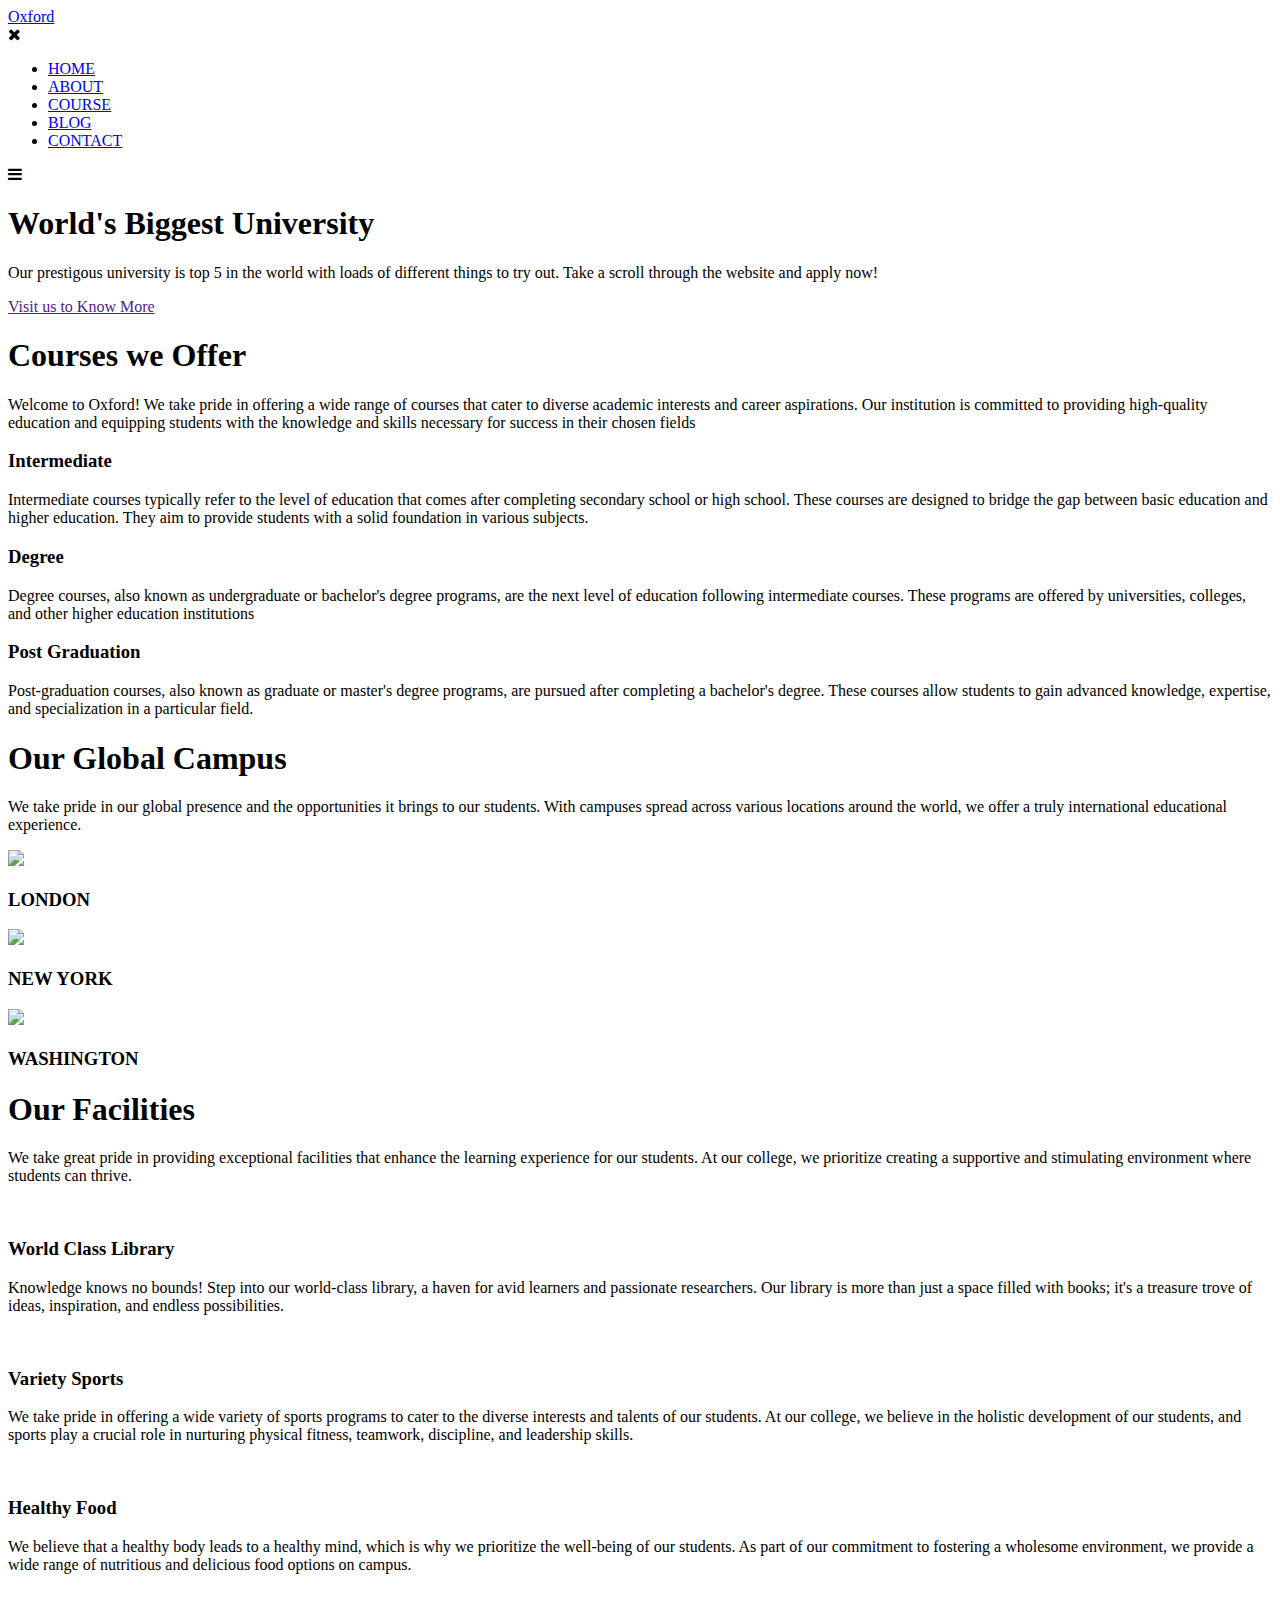
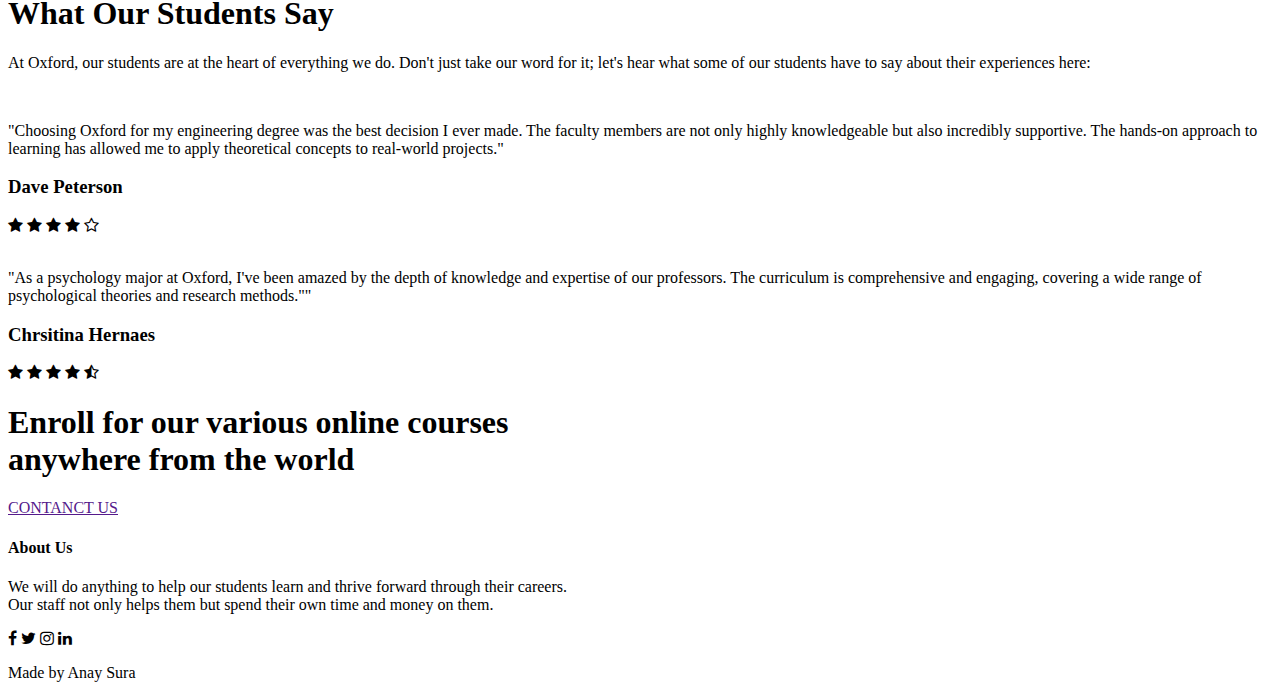
==== index.html @ 093b3673 "Adding content to all 5 pages" ====
<!DOCTYPE html>
<html>
<head>
    <meta name="viewport" content="with=device-width, initial-scale=1.0">
    <title>University Wesbite Design</title>
    <link rel="stylesheet" href="style.css">
    <link rel="stylesheet" href="https://stackpath.bootstrapcdn.com/font-awesome/4.7.0/css/font-awesome.min.css">
    <link rel="Shortcut Icon" type="image/png" href="Screenshot 2023-06-21 204223.png">
</head>
<body>
    <section class="header">
        <nav> 
            <a class="logo" href="index.html"><span class="Ox">Ox</span>ford</a>
            <div class="nav-links" id="navLinks">
                <i class="fa fa-times" onclick="hideMenu()"></i>

                <ul>
                    <li><a href="index.html">HOME</a></li>
                    <li><a href="about.html">ABOUT</a></li>
                    <li><a href="course.html">COURSE</a></li>
                    <li><a href="blog.html">BLOG</a></li>
                    <li><a href="contact.html">CONTACT</a></li>
                </ul>
            </div>
            <i class="fa fa-bars" onclick="showMenu()"></i>
        </nav>

        <div class="text-box">
            <h1>World's Biggest University</h1>
            <p>Our prestigous university is top 5 in the world with loads of different things to try out. Take a scroll through the website and apply now!</p>
            <a href="" class="hero-btn">Visit us to Know More</a>
        </div>
    </section>


    <section class="course">
        <h1>Courses we Offer</h1>
        <p>Welcome to Oxford! We take pride in offering a wide range of courses that cater to diverse academic interests and career aspirations. Our institution is committed to providing high-quality education and equipping students with the knowledge and skills necessary for success in their chosen fields</p>
        
        <div class="row">
            <div class="course-col">
                <h3>Intermediate</h3>
                <p>Intermediate courses typically refer to the level of education that comes after completing secondary school or high school. These courses are designed to bridge the gap between basic education and higher education. They aim to provide students with a solid foundation in various subjects.</p>
            </div>
            <div class="course-col">
                <h3>Degree</h3>
                <p>Degree courses, also known as undergraduate or bachelor's degree programs, are the next level of education following intermediate courses. These programs are offered by universities, colleges, and other higher education institutions</p>
            </div>
            <div class="course-col">
                <h3>Post Graduation</h3>
                <p>Post-graduation courses, also known as graduate or master's degree programs, are pursued after completing a bachelor's degree. These courses allow students to gain advanced knowledge, expertise, and specialization in a particular field. </p>
            </div>
        </div>

    </section>   
    
    <section class="campus">

        <h1>Our Global Campus</h1>
        <p>We take pride in our global presence and the opportunities it brings to our students. With campuses spread across various locations around the world, we offer a truly international educational experience.</p>

        <div class="row">
            <div class="campus-col">
                <img src="glassbuilding.jpg">
                <div class="layer">
                    <h3>LONDON</h3>
                </div>
            </div>
            <div class="campus-col">
                <img src="woodenbuilding.jpg">
                <div class="layer">
                    <h3>NEW YORK</h3>
                </div>
            </div>
            <div class="campus-col">
                <img src="modernwhite.jpg">
                <div class="layer">
                    <h3>WASHINGTON</h3>
                </div>
            </div>
        </div>
    </section>
   <section class="facilities">
    <h1>Our Facilities</h1>
    <p> We take great pride in providing exceptional facilities that enhance the learning experience for our students. At our college, we prioritize creating a supportive and stimulating environment where students can thrive.</p>
   <div class="row">
    <div class="facilities-col">
        <img src="library.jpg" alt="">
        <h3>World Class Library</h3>
        <p>Knowledge knows no bounds! Step into our world-class library, a haven for avid learners and passionate researchers. Our library is more than just a space filled with books; it's a treasure trove of ideas, inspiration, and endless possibilities.</p>
    </div>
    <div class="facilities-col">
        <img src="volleyball.jpg" alt="">
        <h3>Variety Sports</h3>
        <p>We take pride in offering a wide variety of sports programs to cater to the diverse interests and talents of our students. At our college, we believe in the holistic development of our students, and sports play a crucial role in nurturing physical fitness, teamwork, discipline, and leadership skills.</p>
    </div>
    <div class="facilities-col">
        <img src="healthyfood.jpg" alt="">
        <h3>Healthy Food</h3>
        <p> We believe that a healthy body leads to a healthy mind, which is why we prioritize the well-being of our students. As part of our commitment to fostering a wholesome environment, we provide a wide range of nutritious and delicious food options on campus.</p>
    </div>
   </div>

</section>

    <section class="testimonials">
        <h1>What Our Students Say</h1>
        <p>At Oxford, our students are at the heart of everything we do. Don't just take our word for it; let's hear what some of our students have to say about their experiences here:</p>

        <div class="row">
            <div class="testimonial-col">
                <img src="icon.jpg" alt="">
                <div>
                    <p>"Choosing Oxford for my engineering degree was the best decision I ever made. The faculty members are not only highly knowledgeable but also incredibly supportive. The hands-on approach to learning has allowed me to apply theoretical concepts to real-world projects."</p>
                    <h3>Dave Peterson</h3>
                    <i class="fa fa-star"></i>
                    <i class="fa fa-star"></i>
                    <i class="fa fa-star"></i>
                    <i class="fa fa-star"></i>
                    <i class="fa fa-star-o"></i>

                </div>
            </div>
            <div class="testimonial-col">
                <img src="icon.jpg" alt="">
                <div>
                    <p>"As a psychology major at Oxford, I've been amazed by the depth of knowledge and expertise of our professors. The curriculum is comprehensive and engaging, covering a wide range of psychological theories and research methods."" </p>
                    <h3>Chrsitina Hernaes</h3>
                    <i class="fa fa-star"></i>
                    <i class="fa fa-star"></i>
                    <i class="fa fa-star"></i>
                    <i class="fa fa-star"></i>
                    <i class="fa fa-star-half-o"></i>
                </div>
            </div>
        </div>

    </section>

    <section class="cta">

        <h1>Enroll for our various online courses <br>anywhere from the world</h1>
        <a href="" class="hero-btn">CONTANCT US</a>
    </section>

    <section class="footer">

        <h4>About Us</h4>
        <p>We will do anything to help our students learn and thrive forward through their careers.<br> Our staff not only helps them but spend their own time and money on them.</p>
        <div class="icons">
            <i class="fa fa-facebook"></i>
            <i class="fa fa-twitter"></i>
            <i class="fa fa-instagram"></i>
            <i class="fa fa-linkedin"></i>
        </div>
        <p>Made <span>by Anay Sura</span> </i>
        </p>
    </section>


   
<script>

    var navLinks = document.getElementById("navLinks")
    function showMenu () {
        navLinks.style.right = "0";
    }

    function hideMenu () {
        navLinks.style.right = "-200px";
    }

    
</script>

</body>
</html>
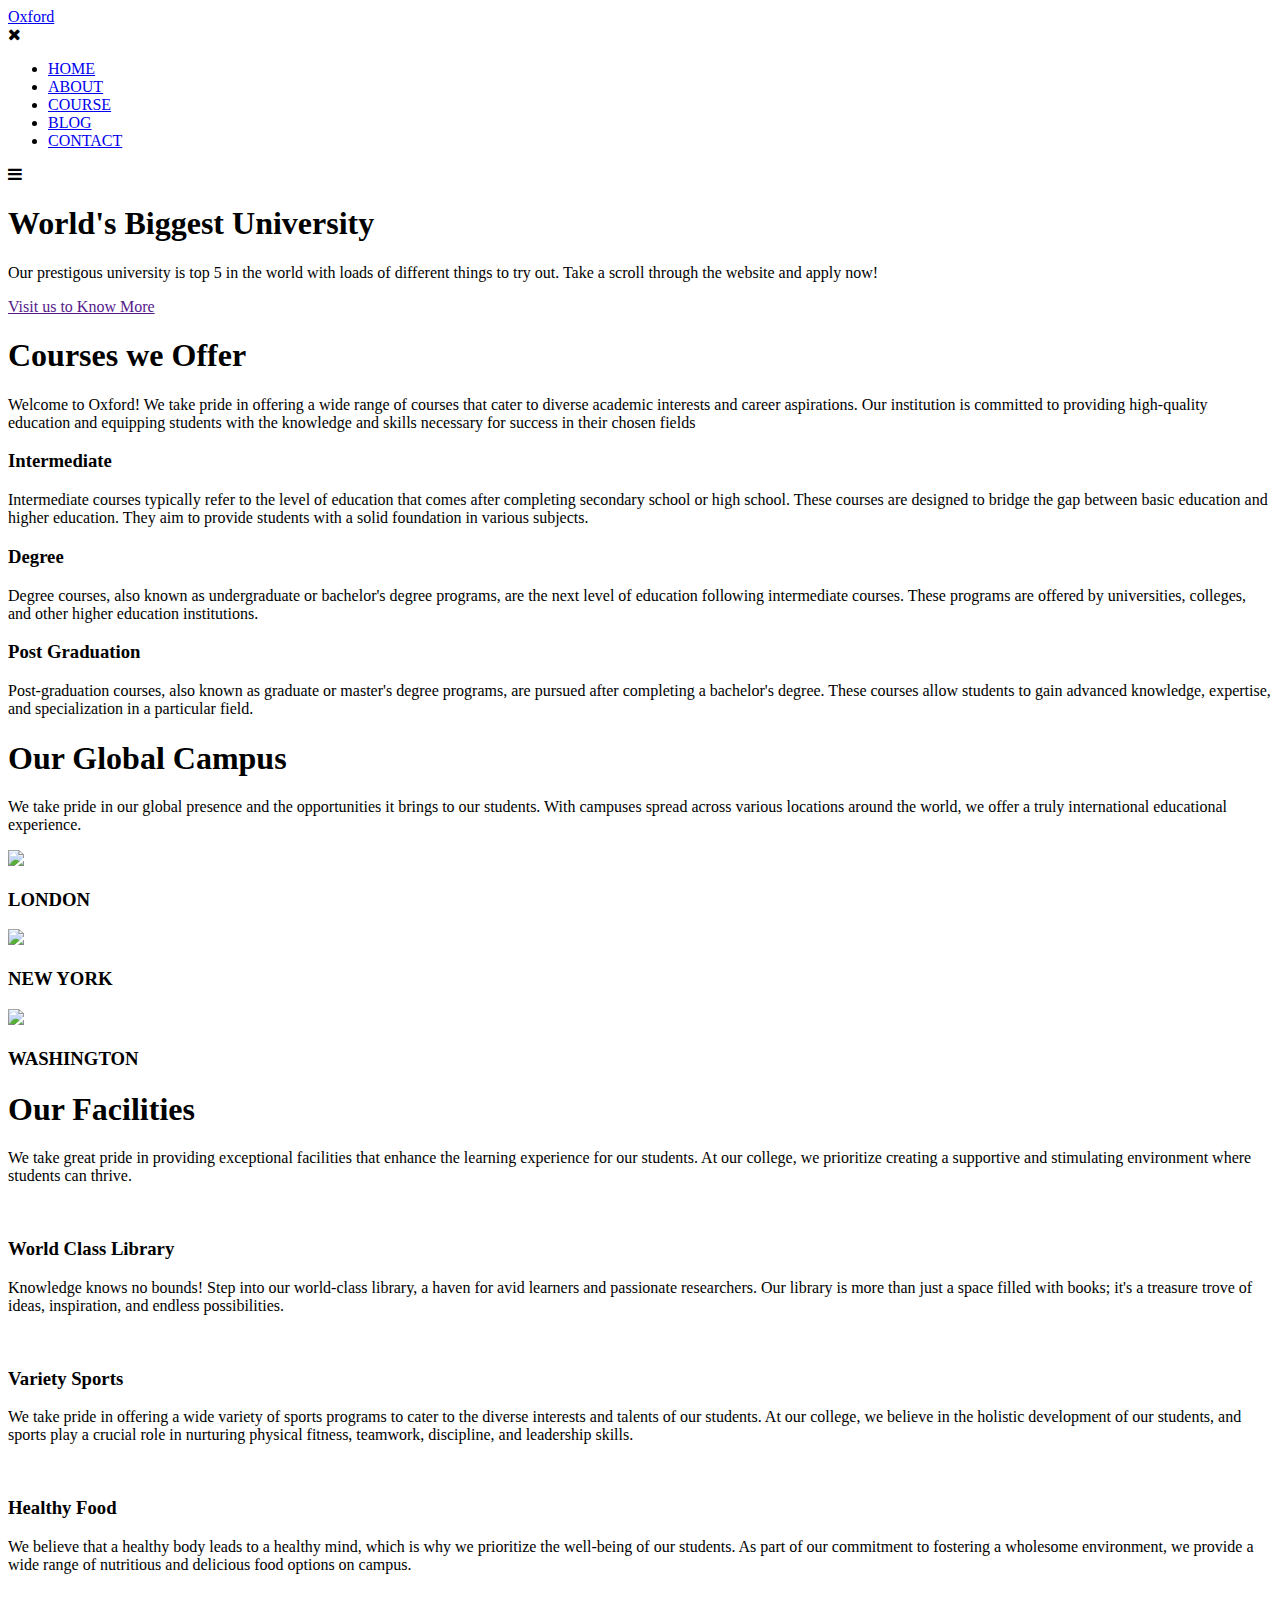
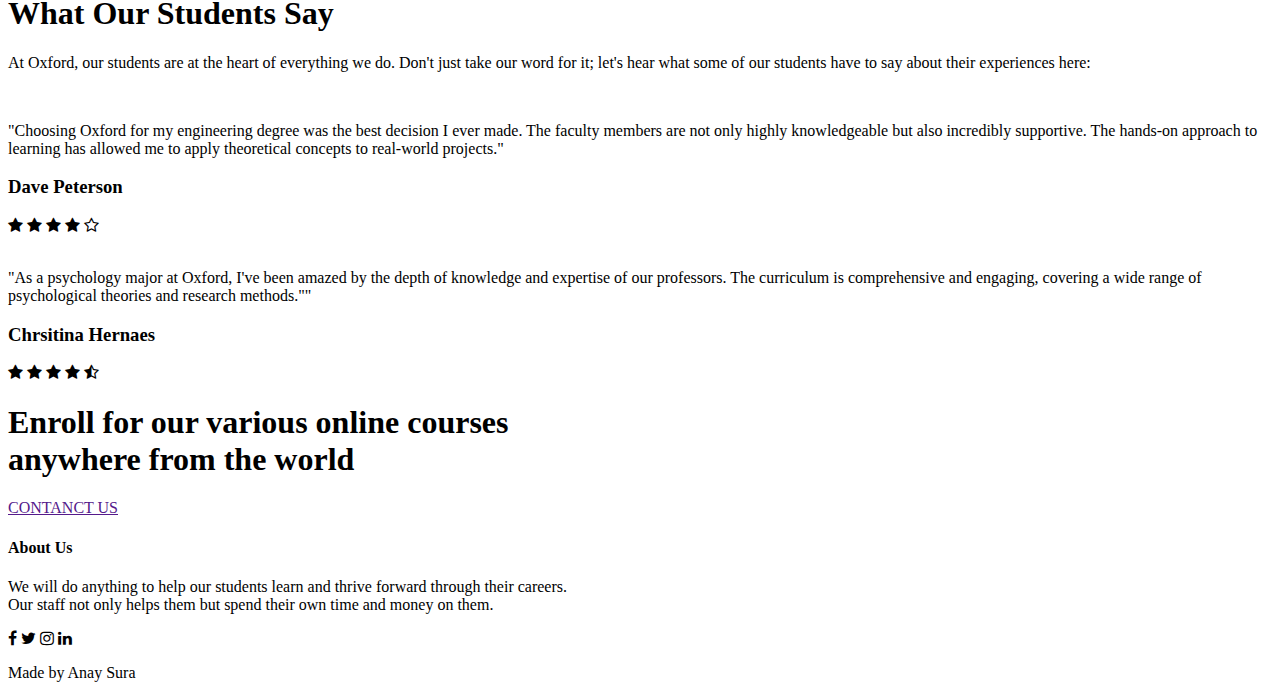
==== commit 4a6bf70a: "Merge pull request #2 from Nipecio/dev" ====
--- a/index.html
+++ b/index.html
@@ -44,7 +44,7 @@
             </div>
             <div class="course-col">
                 <h3>Degree</h3>
-                <p>Degree courses, also known as undergraduate or bachelor's degree programs, are the next level of education following intermediate courses. These programs are offered by universities, colleges, and other higher education institutions</p>
+                <p>Degree courses, also known as undergraduate or bachelor's degree programs, are the next level of education following intermediate courses. These programs are offered by universities, colleges, and other higher education institutions.</p>
             </div>
             <div class="course-col">
                 <h3>Post Graduation</h3>
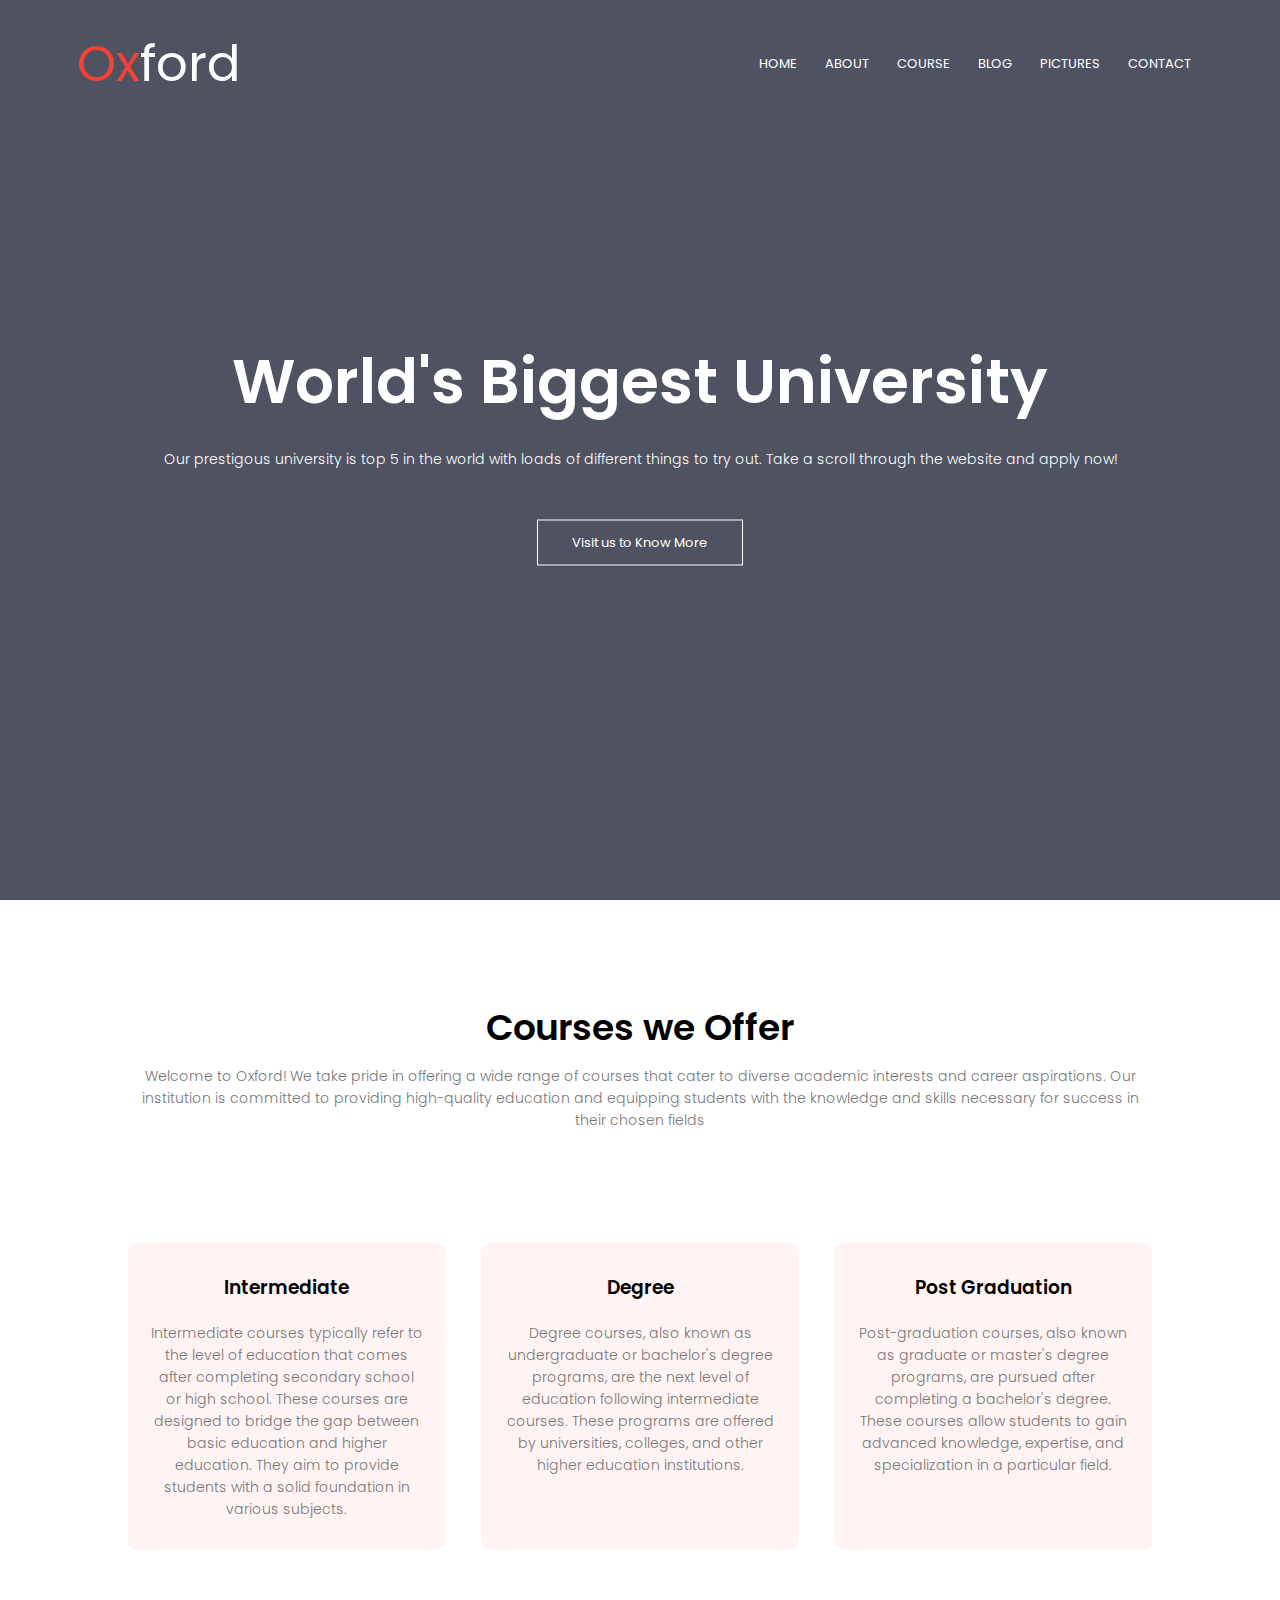
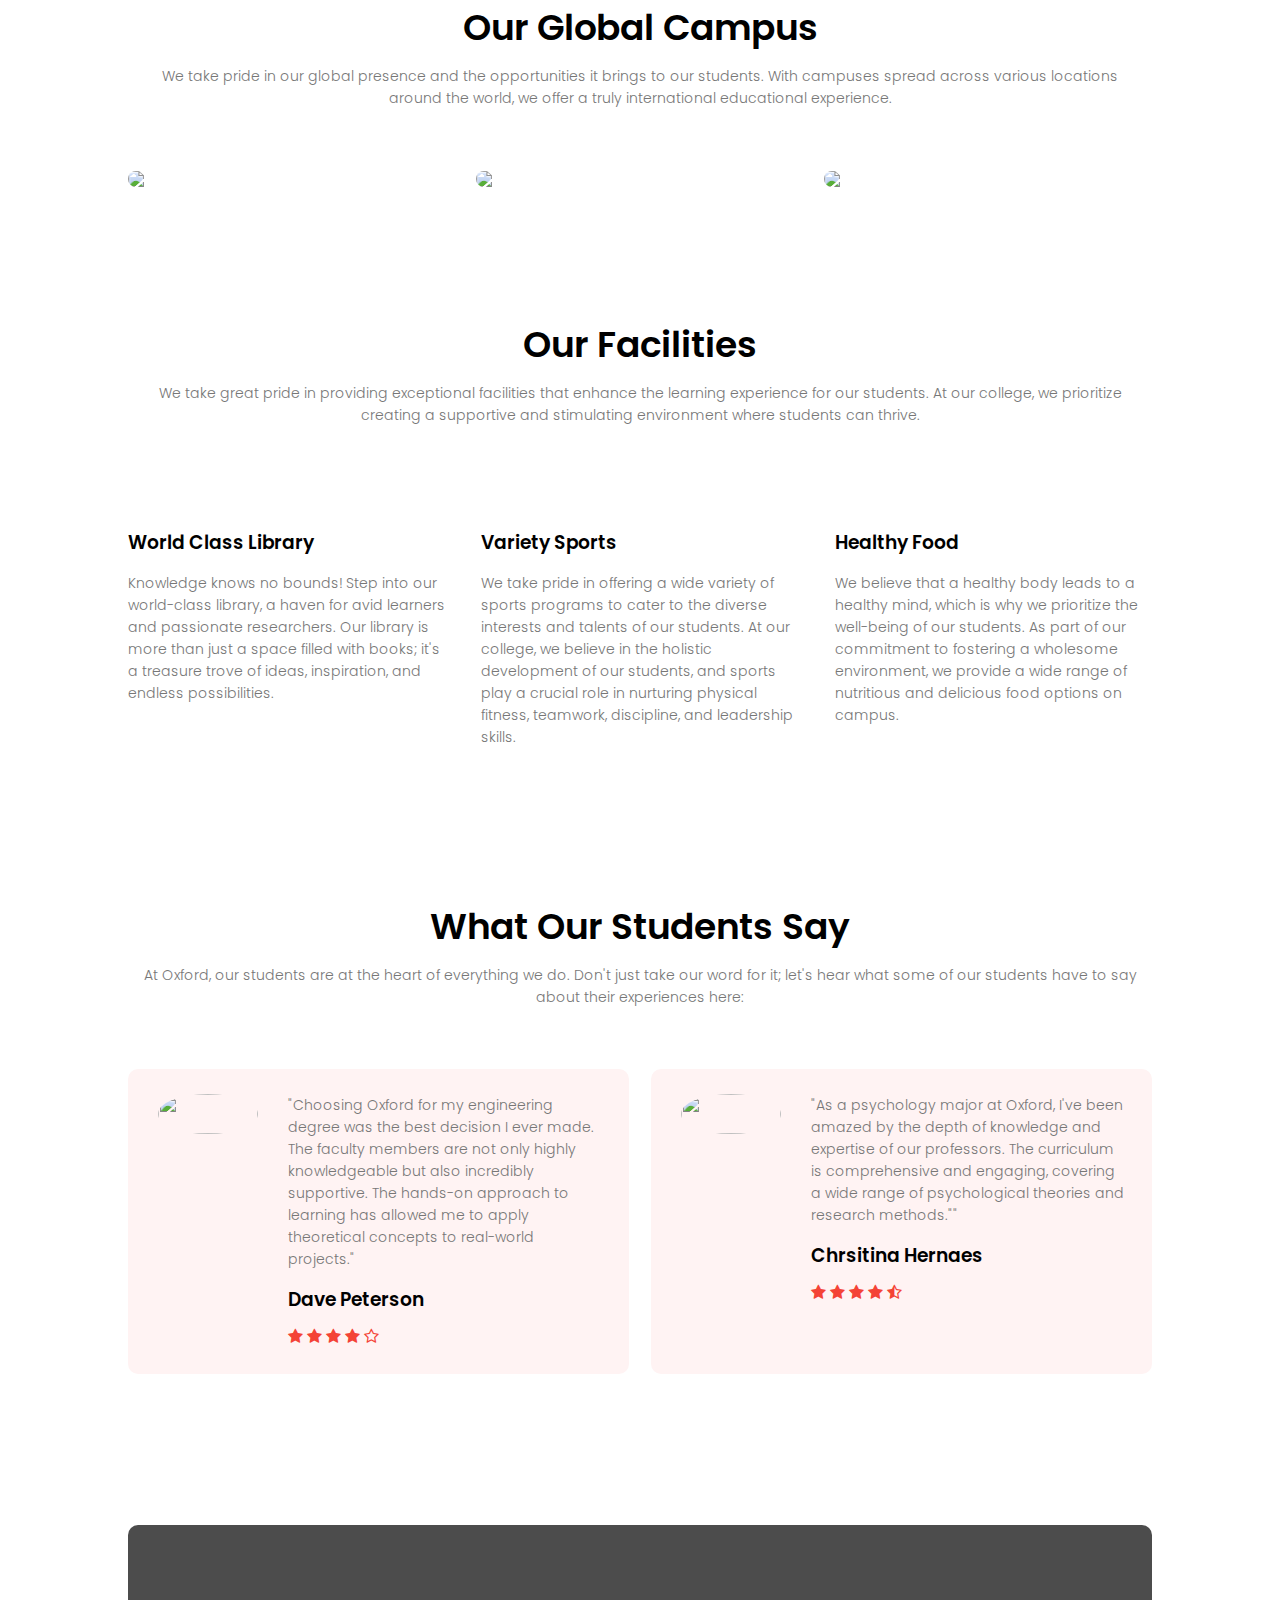
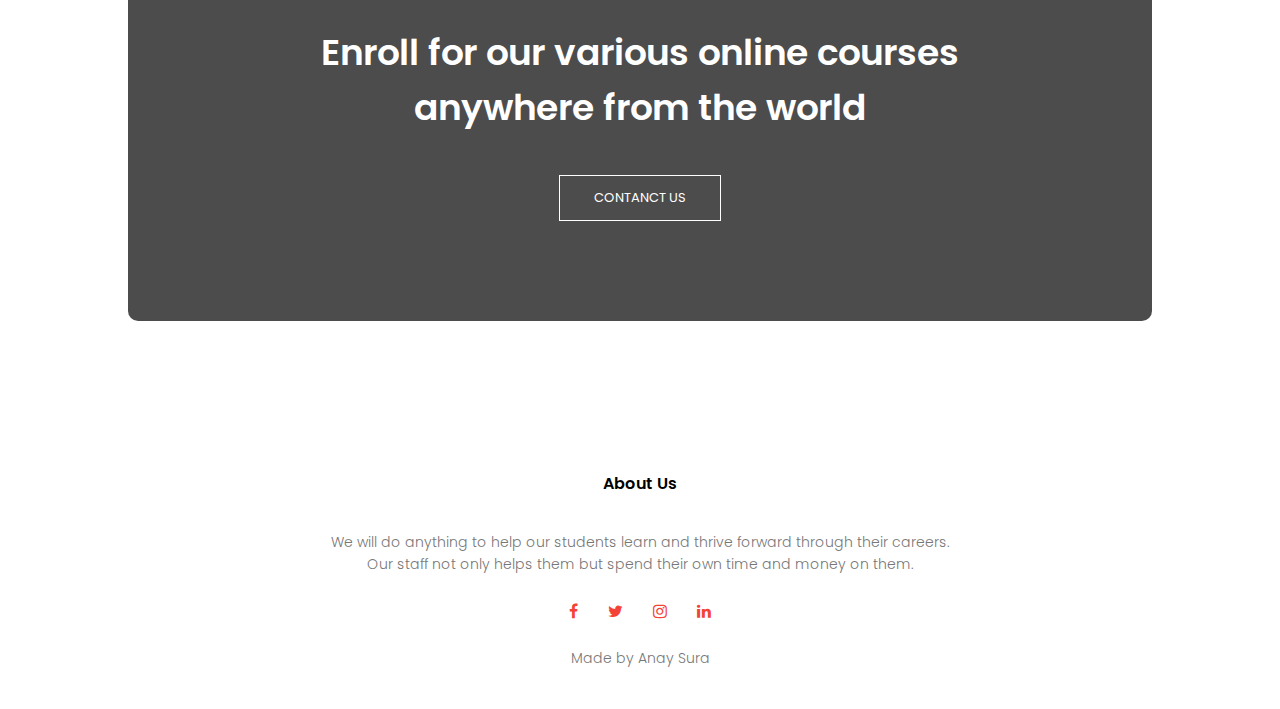
==== commit 3a2f051e: "Adding new page called picture.html" ====
--- a/index.html
+++ b/index.html
@@ -19,6 +19,7 @@
                     <li><a href="about.html">ABOUT</a></li>
                     <li><a href="course.html">COURSE</a></li>
                     <li><a href="blog.html">BLOG</a></li>
+                    <li><a href="picture.html">PICTURES</a></li>
                     <li><a href="contact.html">CONTACT</a></li>
                 </ul>
             </div>
--- a/style.css
+++ b/style.css
@@ -0,0 +1,574 @@
+@import url('https://fonts.googleapis.com/css2?family=Poppins:wght@300;500&display=swap');
+
+* {
+    margin: 0;
+    padding: 0;
+    font-family: 'Poppins', sans-serif;
+}
+
+::-webkit-scrollbar {
+    width: 20px;
+}
+
+::-webkit-scrollbar-track {
+    background: #dddddd;
+}
+
+::-webkit-scrollbar-thumb {
+    background: #f44336;
+}
+
+
+.header {
+    min-height: 100vh;
+    width: 100%;
+    background-image: linear-gradient(rgba(4,9,30,0.7),rgba(4,9,30,0.7)), url(university.jpg);
+    background-position: center;
+    background-size: cover;
+    position: relative;
+}
+
+nav {
+    display: flex;
+    padding: 2% 6%;
+    justify-content: space-between;
+    align-items: center;
+}
+
+nav .logo {
+    text-decoration: none;
+    font-size: 50px;
+    color: white;
+}
+
+.Ox {
+    color: #f44336;
+}
+
+.nav-links {
+    flex: 1;
+    text-align: right;
+}
+
+.nav-links ul li {
+    list-style: none;
+    display: inline-block;
+    padding: 8px 12px;
+    position: relative;
+}
+
+.nav-links ul li a {
+    color: white;
+    text-decoration: none;
+    font-size: 13px;
+}
+
+.nav-links ul li::after {
+    content: '';
+    width: 0%;
+    height: 2px;
+    background: #f44336;
+    display: block;
+    margin: auto;
+    transition: .5s;
+}
+
+.nav-links ul li:hover::after {
+    width: 100%;
+}
+
+.text-box {
+    width: 90%;
+    color: white;
+    position: absolute;
+    top: 50%;
+    left: 50%;
+    transform: translate(-50%, -50%);
+    text-align: center;
+}
+
+.text-box h1 {
+    font-size: 62px;
+}
+
+.text-box p {
+    margin: 10px 0 40px;
+    font-size: 14px;
+    color: white;
+}
+
+.hero-btn {
+    display: inline-block;
+    text-decoration: none;
+    color: white;
+    border: 1px solid white;
+    padding: 12px 34px;
+    font-size: 13px;
+    background: transparent;
+    position: relative;
+    cursor: pointer;
+}
+
+.hero-btn:hover {
+    border: 1px solid #f44336;
+    background: #f44336;
+    transition: 1s;
+}
+
+nav .fa {
+    display: none;
+}
+
+@media(max-width: 700px) {
+    .text-box h1 {
+        font-size: 20px;
+    }
+
+    .nav-links ul li {
+        display: block;
+    }
+
+    .nav-links {
+        position: fixed;
+        background: #f44336;
+        height: 100vh;
+        width: 200px;
+        top: 0;
+        right: -200px;
+        text-align: left;
+        z-index: 2;
+        transition: 1s;
+    }
+
+    nav .fa {
+        display: block;
+        color: white;
+        margin: 10px;
+        font-size: 22px;
+        cursor: pointer;
+    }
+
+    .nav-links ul {
+        padding: 30px;
+
+    }
+
+}
+
+.course {
+    width: 80%;
+    margin: auto;
+    text-align: center;
+    padding-top: 100px;
+}
+
+h1 {
+    font-size:  36px;
+    font-weight: 600;
+}
+
+p {
+    color: #777;
+    font-size: 14px;
+    font-weight: 300;
+    line-height: 22px;
+    padding: 10px;
+}
+
+.row {
+    margin-top: 5%;
+    display: flex;
+    justify-content: space-between;
+}
+
+.course-col {
+    flex-basis: 31%;
+    background: #fff3f3;
+    border-radius: 10px;
+    margin-top: 5%;
+    padding: 20px 12px;
+    box-sizing: border-box;
+    transition: .5s;
+}
+
+h3 {
+    text-align: center;
+    font-weight: 600;
+    margin: 10px 0;
+}
+
+.course-col:hover {
+    box-shadow:  0 0 20px 0px rgba(0, 0, 0,.2);
+}
+
+@media (max-width: 700px) {
+    .row {
+        flex-direction: column;
+    }
+}
+
+.campus {
+    width:  80%;
+    margin: auto;
+    text-align: center;
+    padding-top: 50px;
+}
+
+.campus-col {
+    flex-basis: 32%;
+    border-radius: 10px;
+    margin-bottom: 30px;
+    position: relative;
+    overflow: hidden;
+}
+
+.campus-col img {
+    width: 100%;
+    display: block;
+}
+
+.layer {
+    background:transparent;
+    height: 100%;
+    width: 100%;
+    position: absolute;
+    top: 0;
+    left: 0;
+    transition: .5s;
+}
+
+.layer:hover {
+    background: rgba(226, 0, 0, .7);
+
+}
+
+.layer h3 {
+    width: 100%;
+    font-weight:  500;
+    color: white;
+    font-size: 26px;
+    bottom: 0;
+    left: 50%;
+    transform: translate(-50%);
+    position: absolute;
+    opacity: 0;
+    transition: .5s;
+}
+
+.layer:hover h3 {
+    bottom: 49%;
+    opacity: 1;
+}
+
+.facilities {
+    width: 80%;
+    margin: auto;
+    text-align: center;
+    padding-top: 100px;
+}
+
+.facilities-col {
+    flex-basis: 31%;
+    border-radius: 10px;
+    margin-bottom: 5%;
+    text-align: left;
+}
+
+.facilities-col img {
+    width: 100%;
+    border-radius: 10px;
+}
+
+.facilities-col p {
+    padding: 0;
+}
+
+.facilities-col h3 {
+    margin-top: 16px;
+    margin-bottom: 15px;
+    text-align: left;
+}
+
+.testimonials {
+    width: 80%;
+    margin: auto;
+    padding-top: 100px;
+    text-align: center;
+}
+
+.testimonial-col {
+    flex-basis: 44%;
+    border-radius: 10px;
+    margin-bottom: 5%;
+    text-align: left;
+    background: #fff3f3;
+    padding: 25px;
+    cursor: pointer;
+    display: flex;
+}
+
+.testimonial-col img {
+    height: 40px;
+    margin-left: 5px;
+    margin-right: 30px;
+    border-radius: 50%;
+    width: 100px;
+}
+
+.testimonial-col p {
+    padding: 0;
+}
+
+.testimonial-col h3 {
+    margin-top: 15px;
+    text-align: left;
+}
+
+.testimonial-col .fa {
+    color:  #f44336;
+}
+
+@media(max-width: 700px) {
+    .testimonial-col img {
+        margin-left: 0px;
+        margin-right: 15px;
+    }
+}
+
+.cta {
+    margin: 100px auto;
+    width: 80%;
+    background-image: linear-gradient(rgba(0,0,0,.7),rgba(0,0,0,.7)), url(workoffice.jpg);
+    background-position: center;
+    background-size: cover;
+    border-radius: 10px;
+    text-align: center;
+    padding: 100px 0px;
+}
+
+.cta h1 {
+    color: white;
+    margin-bottom: 40px;
+    padding: 0;
+}
+
+@media (max-width: 700px) {
+    .cta h1 {
+        font-size: 24px;
+    }
+}
+
+.footer {
+    width: 100%;
+    text-align: center;
+    padding: 30px 0;
+}
+
+.footer h4 {
+    margin-bottom: 25px;
+    margin-top: 20px;
+    font-weight: 600;
+}
+
+.wo {
+    font-family: 'Poppins', sans-serif;
+}
+
+.icons .fa {
+    color: #f44336;
+    margin: 0 13px;
+    cursor: pointer;
+    padding: 18px 0;
+}
+
+.fa-heart-o {
+    color: #f44336;
+}
+    
+.sub-header {
+    height: 50vh;
+    width: 100%;
+    background-image: linear-gradient(rgba(4,9,30,.7), rgba(4,9,30.7)), url(grad.jpg);
+    background-position: center;
+    background-size: cover;
+    text-align: center;
+    color: white;
+}
+
+.sub-header h1 {
+    margin-top: 100px;
+}
+
+.about-us {
+    width: 80%;
+    margin: auto;
+    padding-top: 80px;
+    padding-bottom: 50px;
+}
+
+.about-us2 {
+    width: 80%;
+    margin: auto;
+    padding-top: -50px;
+    padding-bottom: 50px;
+}
+
+.about-col, .about-col2 {
+    flex-basis: 48%;
+    padding: 30px 2px;
+}
+
+.about-col img {
+    width: 100%;
+}
+
+.about-col2 img {
+    width: 100%;
+}
+
+.about-col h1, .about-col2 h1 {
+    padding-top: 0;
+}
+
+.about-col p, .about-col2 p {
+    padding: 15px 0 25px;
+}
+
+.red-btn {
+    border: 1px solid #f44336;
+    background: transparent;
+    color: #f44336;
+}
+
+.red-btn:hover {
+    color: white;
+}
+
+.blog-content {
+    width: 80%;
+    margin: auto;
+    padding: 60px 0;
+}
+
+.blog-left {
+    flex-basis: 65%;
+}
+
+.blog-left img {
+    width: 100%;
+}
+
+.blog-left h2 {
+    color: #222;
+    font-weight: 600;
+    margin: 30px 0;
+}
+
+.blog-left p {
+    color:  #999;
+    padding: 0;
+}
+
+.blog-right {
+    flex-basis: 32%;
+}
+
+.blog-right h3 {
+    background: #f44336;
+    color: white;
+    padding: 7px 0px;
+    font-size: 16px;
+    margin-bottom: 20px;
+}
+
+.blog-right div {
+    display: flex;
+    align-items: center;
+    justify-content: space-between;
+    color: #555;
+    padding: 8px;
+    box-sizing: border-box;
+}
+
+.comment-box {
+    border: 1px solid #ccc;
+    margin: 50px 0;
+    padding: 10px 20px;
+}
+
+.comment-box h3 {
+    text-align: left;
+}
+
+.comment-form input, .comment-form textarea{
+    width: 100%;
+    padding: 10px;
+    margin: 15px 0;
+    box-sizing: border-box;
+    border: none;
+    outline: none;
+    background: #f0f0f0;   
+}
+
+.comment-form button {
+    margin: 10px 0;
+}
+
+@media (max-width: 700px) {
+    .sub-header h1 {
+        font-size: 24px;
+    }
+}
+
+.location {
+    width: 80%;
+    margin: auto;
+    padding: 80px o;
+}
+
+.location iframe {
+    width: 100%;
+}
+
+.contact-us {
+    width: 80%;
+    margin: auto;
+}
+
+.contact-col {
+    flex-basis: 48%;
+    margin-bottom: 30px;
+}
+
+.contact-col div {
+    display: flex;
+    align-items: center;
+    margin-bottom: 40px;
+}
+
+.contact-col div .fa {
+    font-size: 28px;
+    color: #f44336;
+    margin: 10px;
+    margin-right: 30px;
+}
+
+.contact-col div p {
+    padding: 0;
+}
+
+.contact-col div h5 {
+    font-size:  20px;
+    margin-bottom:  5px;
+    color:  #555;
+    font-weight: 400;
+}
+
+.contact-col input, .contact-col textarea {
+    width: 100%;
+    padding: 15px;
+    margin-bottom: 17px;
+    outline: none;
+    border:  1px solid #ccc;
+    box-sizing: border-box;
+}
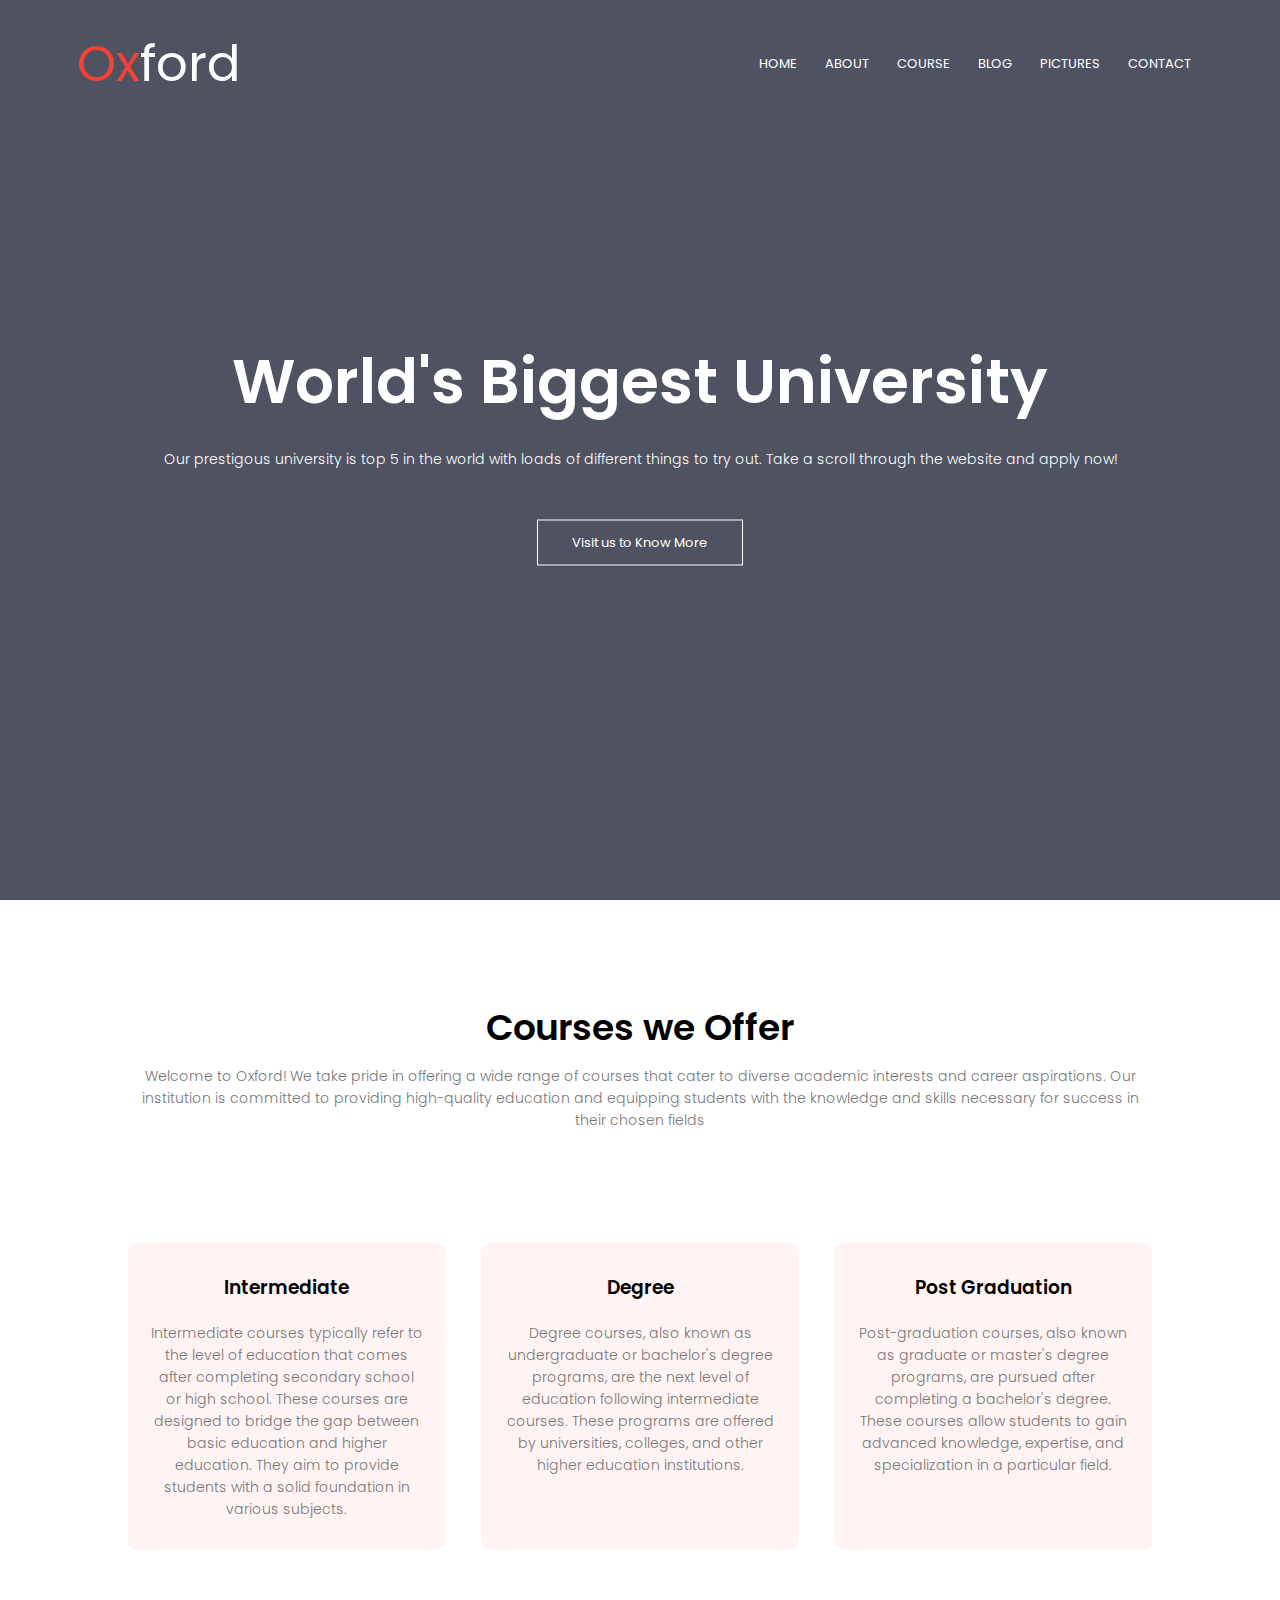
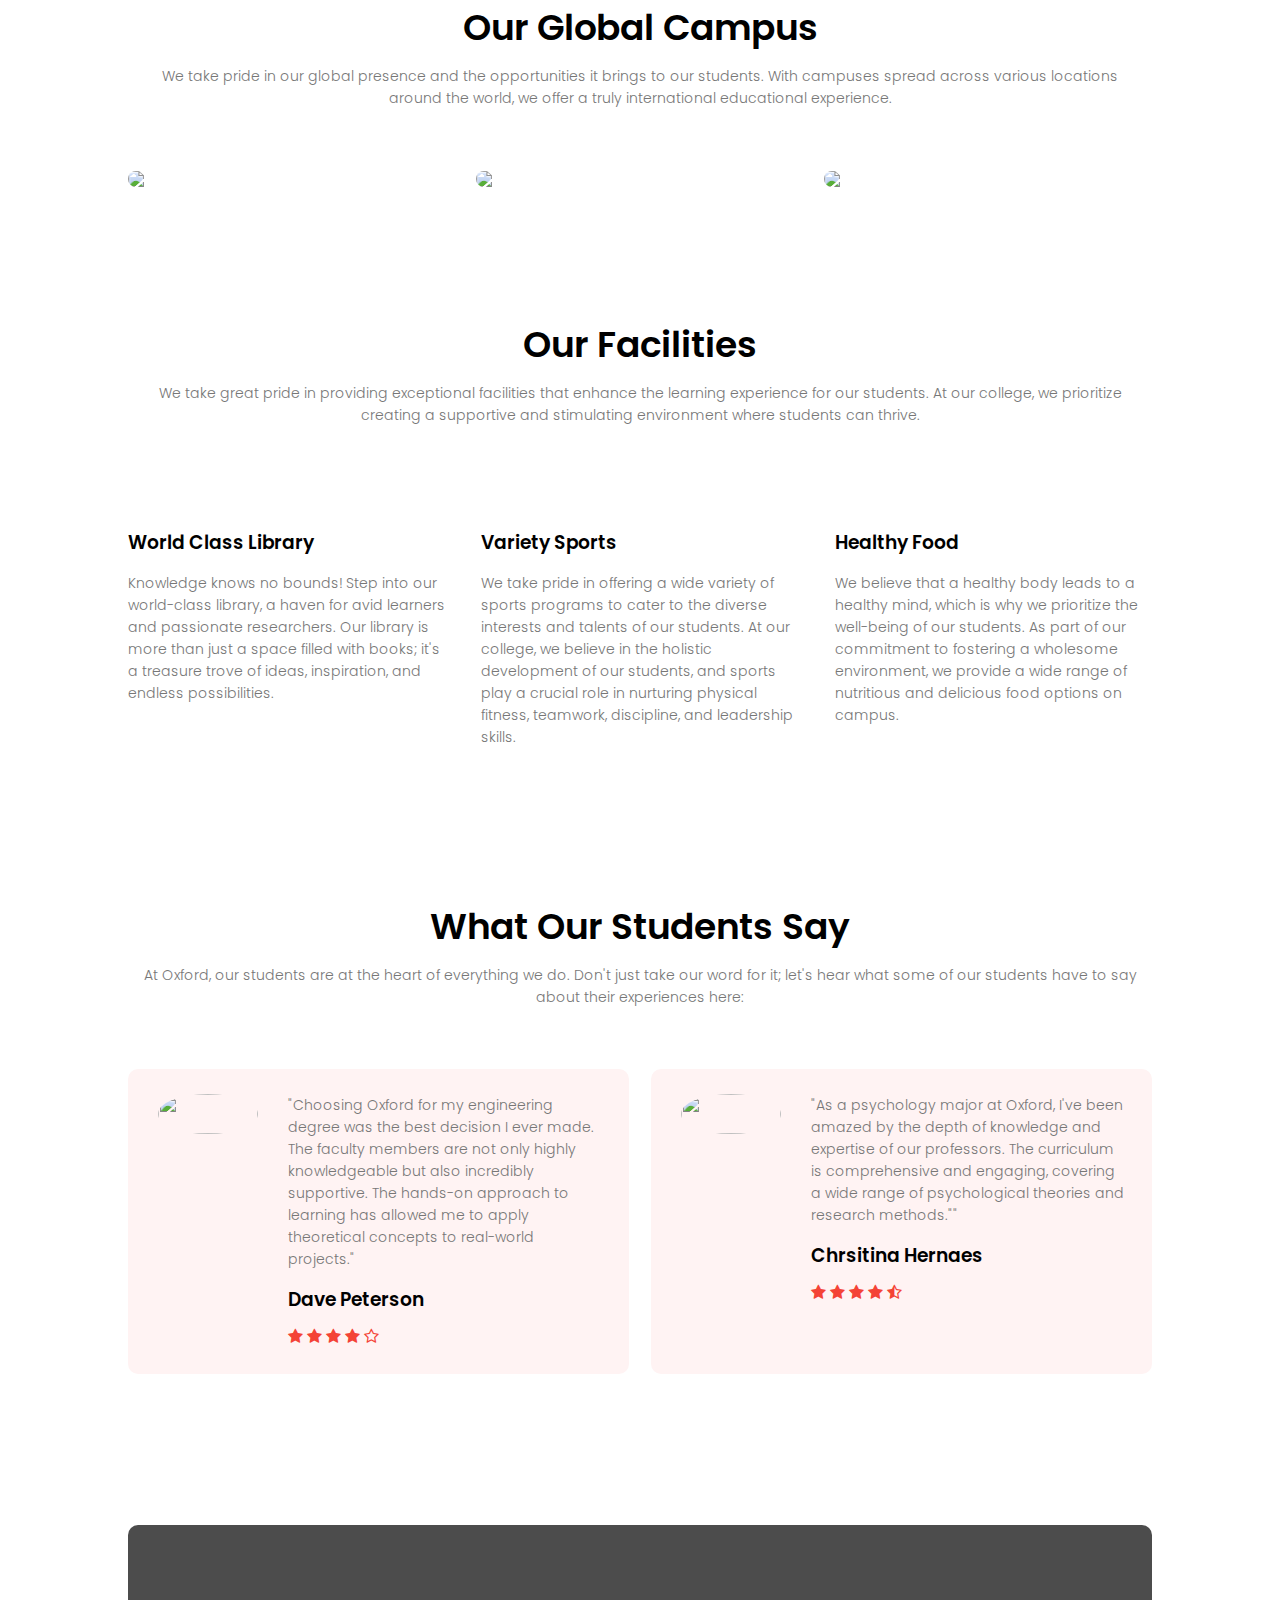
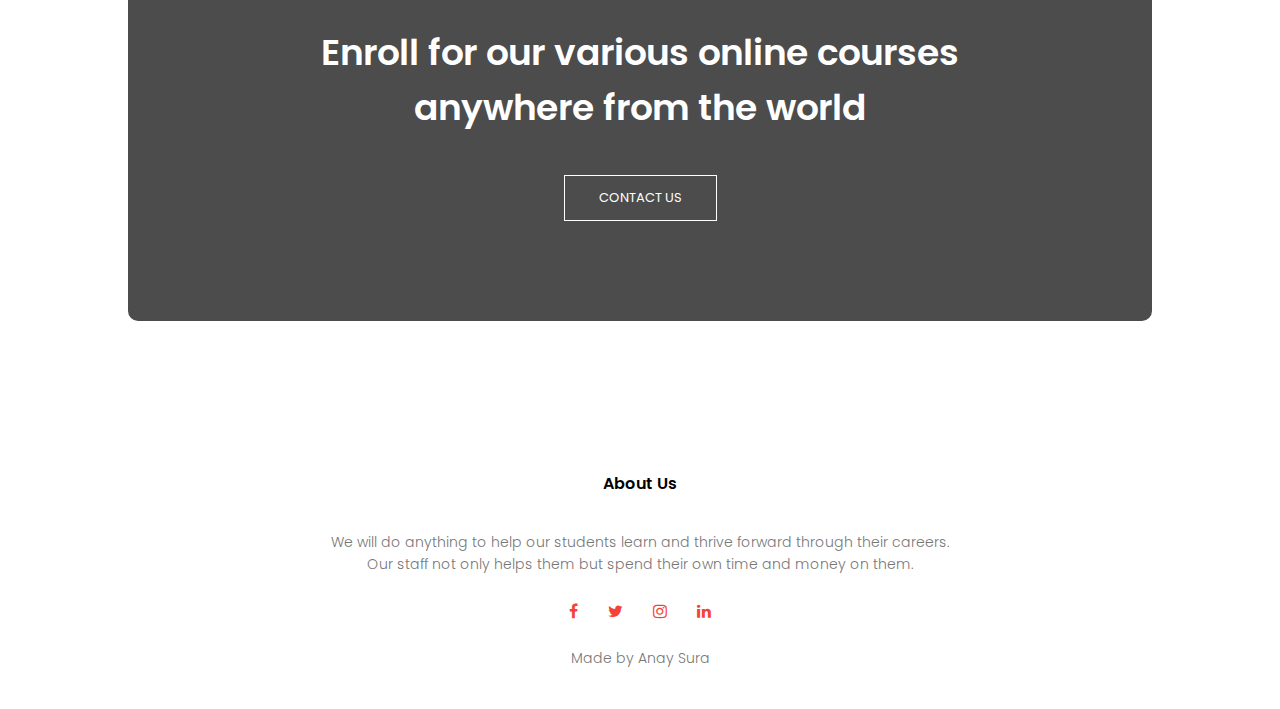
==== commit 004001e6: "fixing contanct to contact" ====
--- a/index.html
+++ b/index.html
@@ -141,7 +141,7 @@
     <section class="cta">
 
         <h1>Enroll for our various online courses <br>anywhere from the world</h1>
-        <a href="" class="hero-btn">CONTANCT US</a>
+        <a href="" class="hero-btn">CONTACT US</a>
     </section>
 
     <section class="footer">
--- a/style.css
+++ b/style.css
@@ -572,3 +572,41 @@
     border:  1px solid #ccc;
     box-sizing: border-box;
 }
+
+.media-scroller {
+    --_spacer: var(--size-4);
+    display: grid;
+    gap: var(--_spacer);
+    grid-auto-flow: column;
+    grid-auto-columns: 21%;
+
+    padding: 0 var(--_spacer) var(--_spacer);
+
+    overflow-x: auto;
+    overscroll-behavior-inline: contain;
+}
+
+.media-element {
+    display: grid;
+    gap: var(--_spacer);
+    grid-template-rows: min-content;
+    padding: var(--_spacer);
+    background: var(--surface-2);
+    border-radius: var(--radius-2);
+    box-shadow: var(--shadow-2);
+}
+
+.media-element > img {
+    inline-size: 100%;
+    aspect-ratio: 16 / 9;
+    object-fit: cover;
+}
+
+.snaps-inline {
+    scroll-snap-type: inline mandatory;
+}
+
+.snaps-inline > * {
+    scroll-snap-align: start;
+    scroll-padding-inline: var(--_spacer);
+}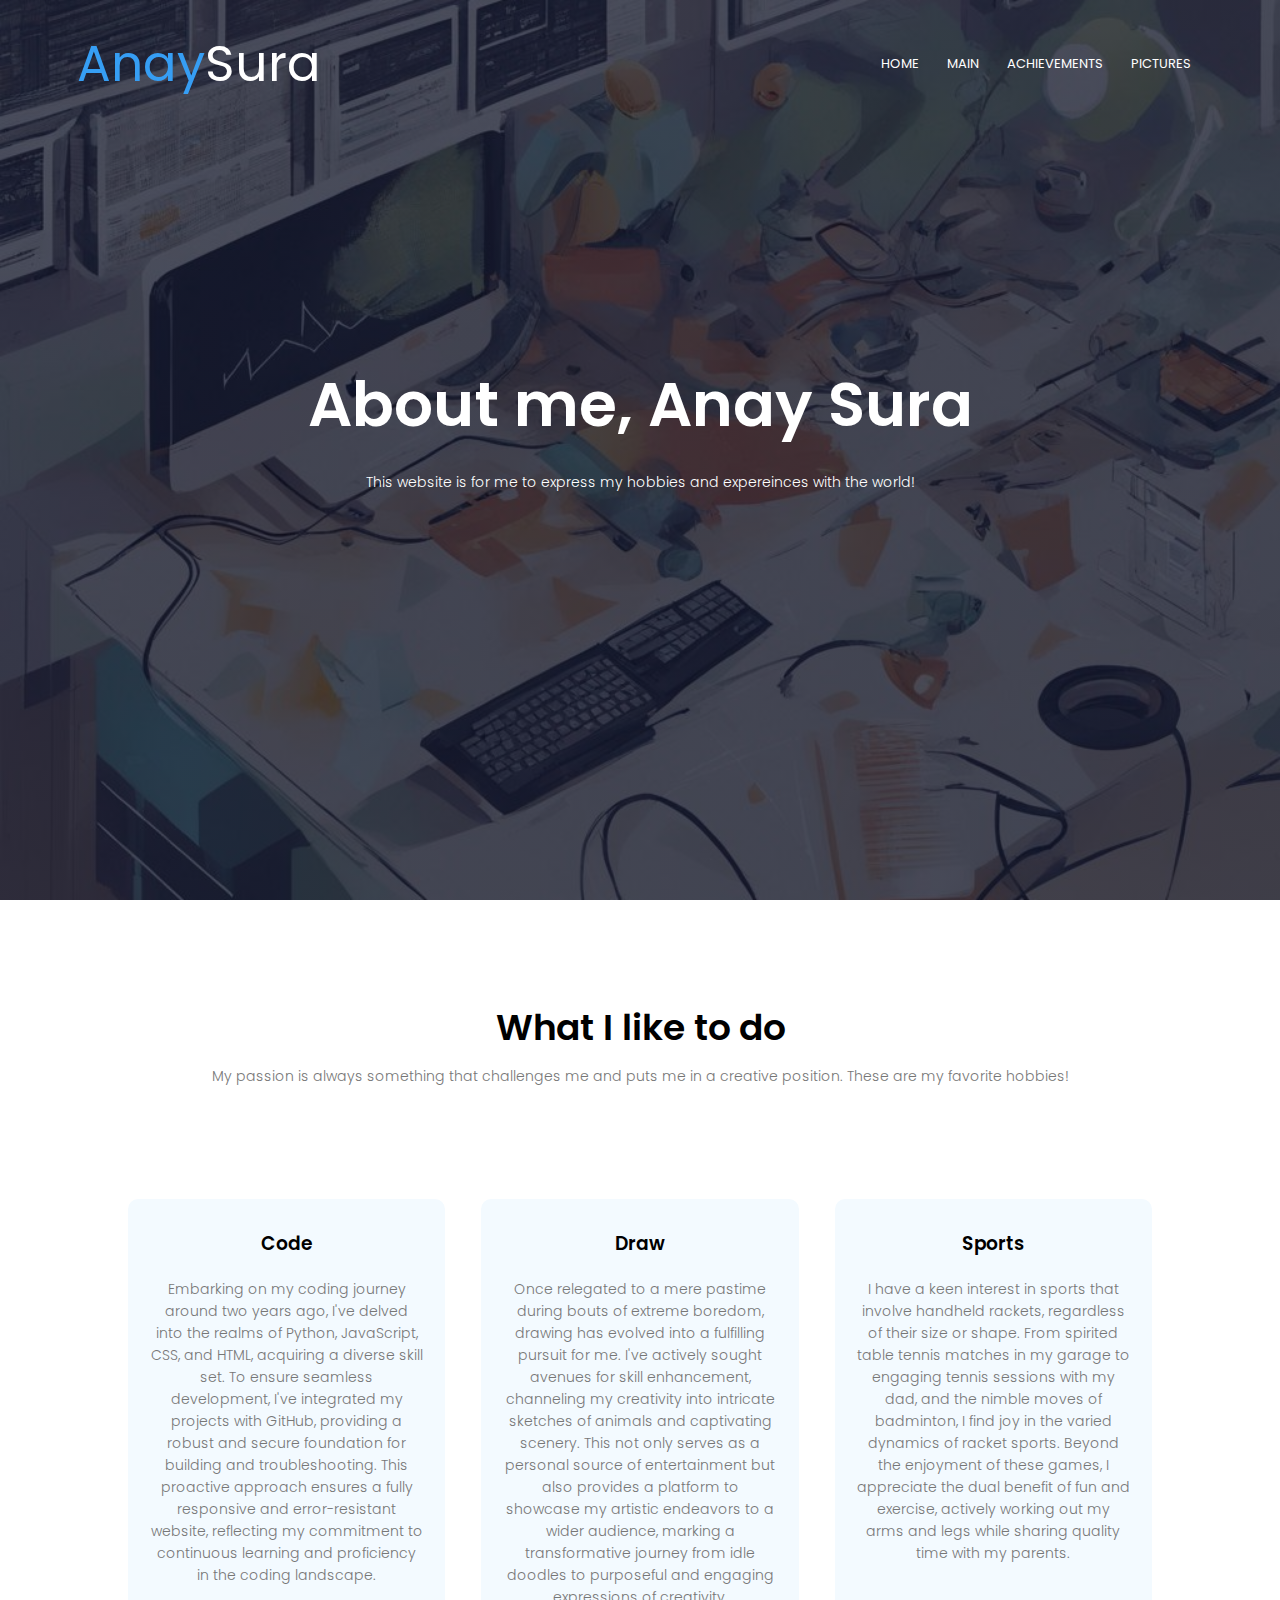
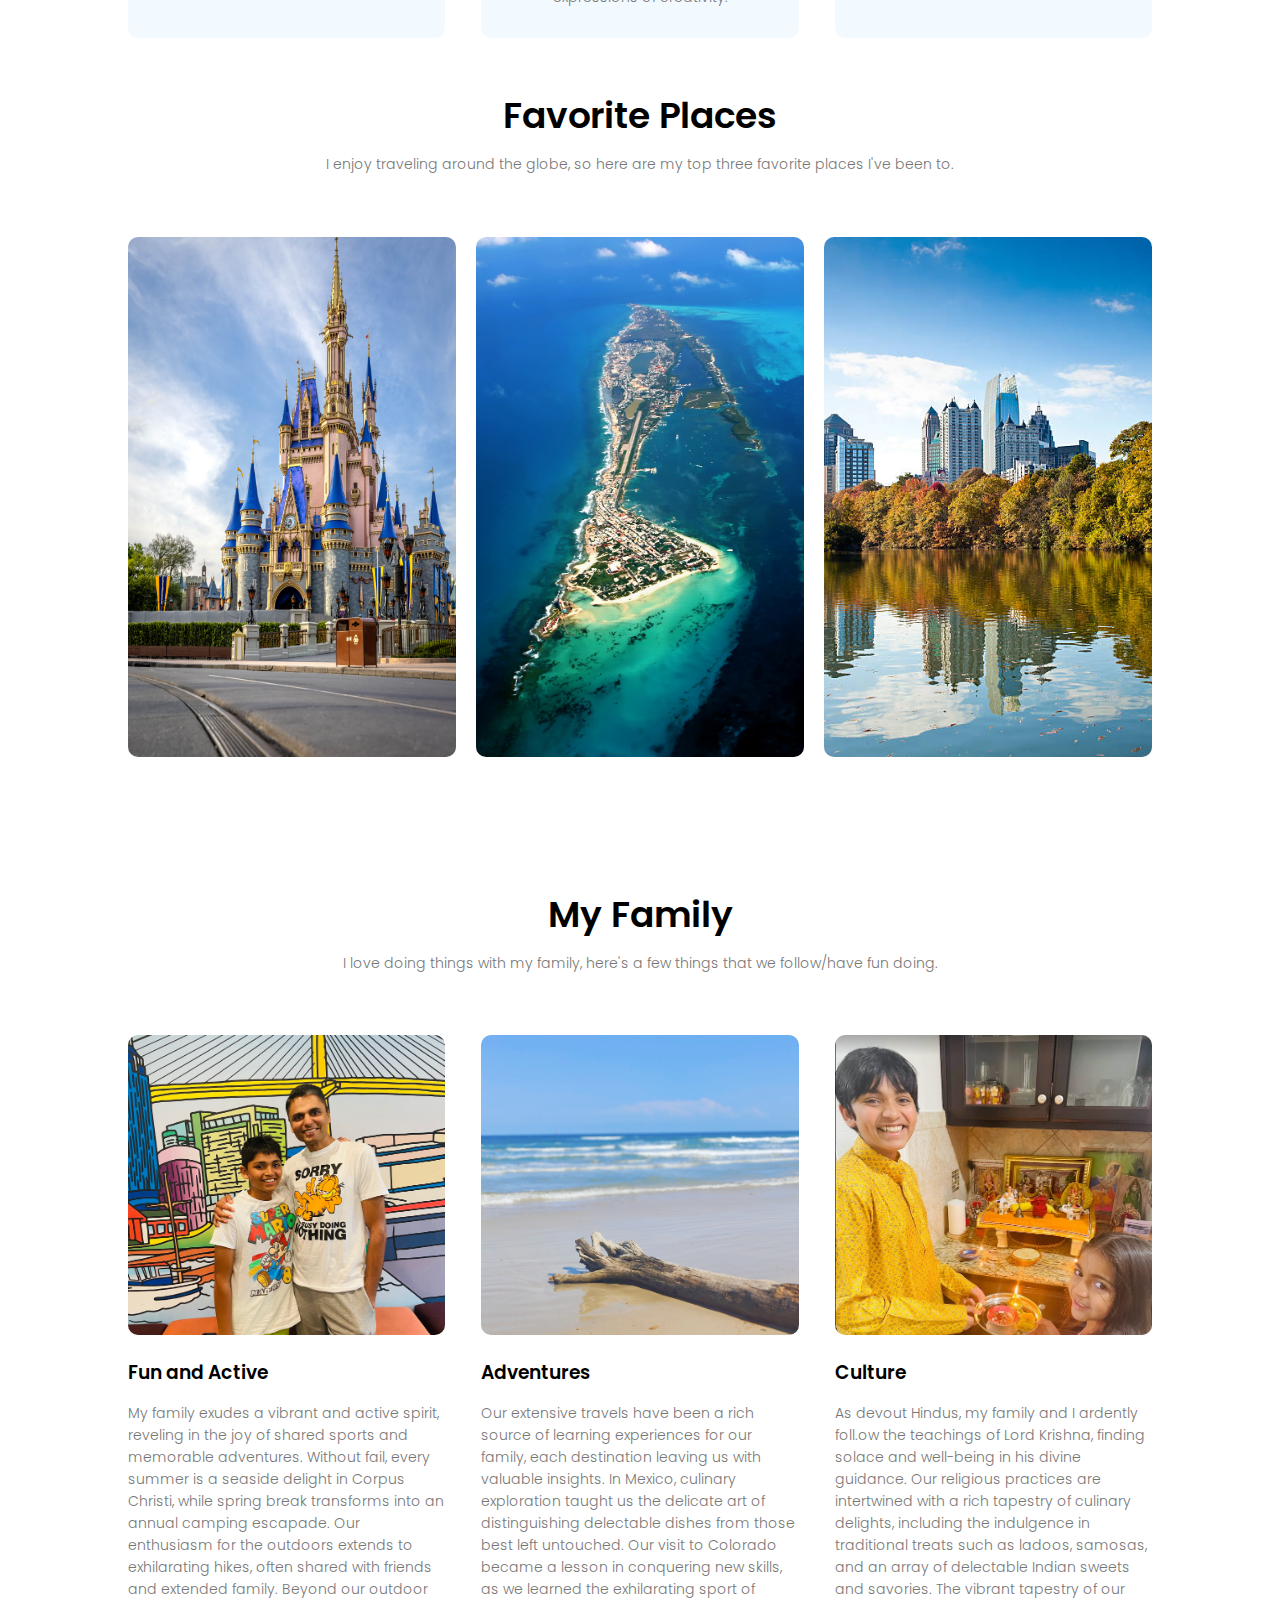
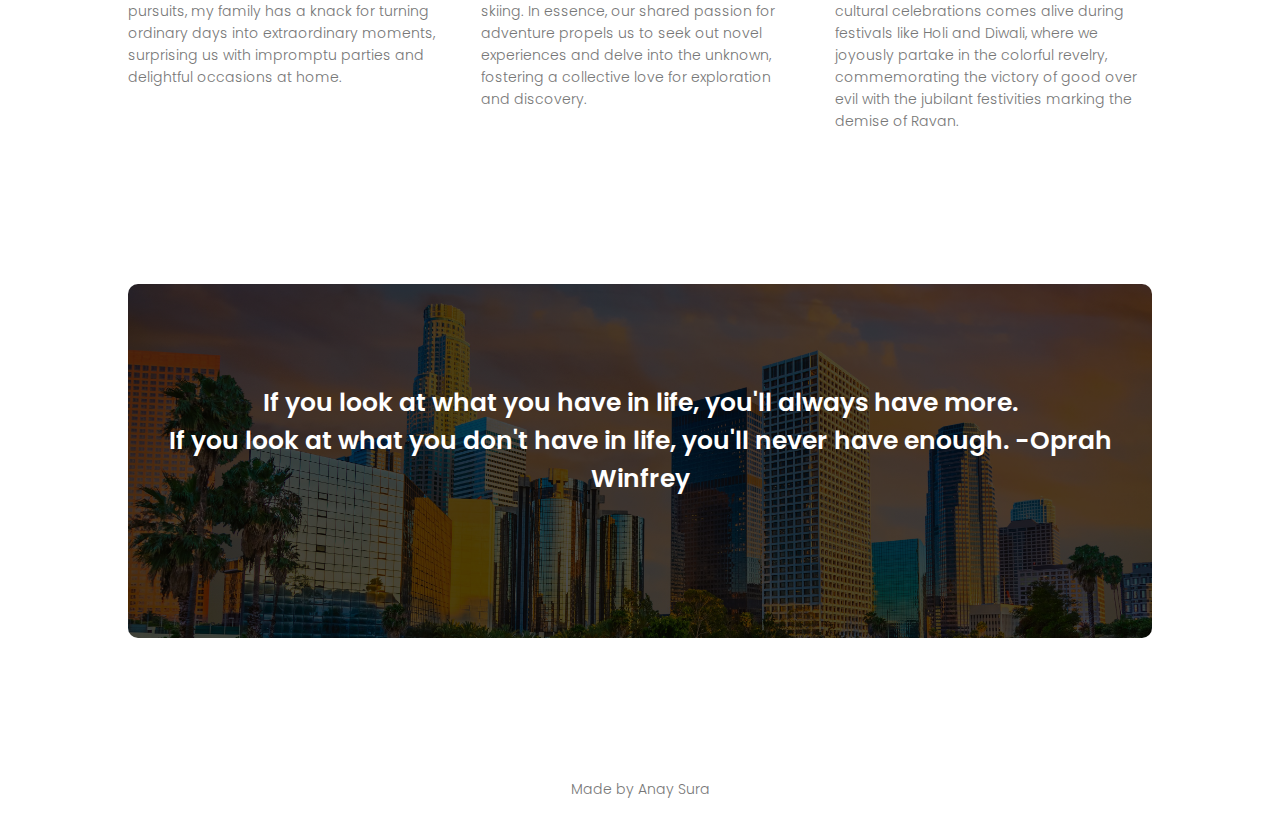
==== commit 00fe2f2b: "Changed whole website" ====
--- a/index.html
+++ b/index.html
@@ -2,7 +2,7 @@
 <html>
 <head>
     <meta name="viewport" content="with=device-width, initial-scale=1.0">
-    <title>University Wesbite Design</title>
+    <title>Anay Sura</title>
     <link rel="stylesheet" href="style.css">
     <link rel="stylesheet" href="https://stackpath.bootstrapcdn.com/font-awesome/4.7.0/css/font-awesome.min.css">
     <link rel="Shortcut Icon" type="image/png" href="Screenshot 2023-06-21 204223.png">
@@ -10,46 +10,57 @@
 <body>
     <section class="header">
         <nav> 
-            <a class="logo" href="index.html"><span class="Ox">Ox</span>ford</a>
+            <a class="logo" href="index.html"><span class="Ox">Anay</span>Sura</a>
             <div class="nav-links" id="navLinks">
                 <i class="fa fa-times" onclick="hideMenu()"></i>
 
                 <ul>
                     <li><a href="index.html">HOME</a></li>
-                    <li><a href="about.html">ABOUT</a></li>
-                    <li><a href="course.html">COURSE</a></li>
-                    <li><a href="blog.html">BLOG</a></li>
+                    <li><a href="course.html">MAIN</a></li>
+                    <li><a href="blog.html">ACHIEVEMENTS</a></li>
                     <li><a href="picture.html">PICTURES</a></li>
-                    <li><a href="contact.html">CONTACT</a></li>
                 </ul>
             </div>
             <i class="fa fa-bars" onclick="showMenu()"></i>
         </nav>
 
         <div class="text-box">
-            <h1>World's Biggest University</h1>
-            <p>Our prestigous university is top 5 in the world with loads of different things to try out. Take a scroll through the website and apply now!</p>
-            <a href="" class="hero-btn">Visit us to Know More</a>
+            <h1>About me, Anay Sura</h1>
+            <p>This website is for me to express my hobbies and expereinces with the world!</p>
         </div>
     </section>
 
 
     <section class="course">
-        <h1>Courses we Offer</h1>
-        <p>Welcome to Oxford! We take pride in offering a wide range of courses that cater to diverse academic interests and career aspirations. Our institution is committed to providing high-quality education and equipping students with the knowledge and skills necessary for success in their chosen fields</p>
+        <h1>What I like to do</h1>
+        <p>My passion is always something that challenges me and puts me in a creative position. These are my favorite hobbies!</p>
         
         <div class="row">
             <div class="course-col">
-                <h3>Intermediate</h3>
-                <p>Intermediate courses typically refer to the level of education that comes after completing secondary school or high school. These courses are designed to bridge the gap between basic education and higher education. They aim to provide students with a solid foundation in various subjects.</p>
+                <h3>Code</h3>
+                <p>Embarking on my coding journey around two years ago, I've delved into the realms of Python, JavaScript, CSS, and HTML, acquiring a diverse skill set. To ensure seamless development, I've integrated my projects with GitHub, providing a robust and secure foundation for building and troubleshooting. This proactive approach ensures a fully responsive and error-resistant website, reflecting my commitment to continuous learning and proficiency in the coding landscape.</p>
             </div>
             <div class="course-col">
-                <h3>Degree</h3>
-                <p>Degree courses, also known as undergraduate or bachelor's degree programs, are the next level of education following intermediate courses. These programs are offered by universities, colleges, and other higher education institutions.</p>
+                <h3>Draw</h3>
+                <p>Once relegated to a mere pastime during bouts of extreme boredom, drawing has evolved into a fulfilling pursuit for me. I've actively sought avenues for skill enhancement, channeling my creativity into intricate sketches of animals and captivating scenery. This not only serves as a personal source of entertainment but also provides a platform to showcase my artistic endeavors to a wider audience, marking a transformative journey from idle doodles to purposeful and engaging expressions of creativity.
+
+
+
+
+
+
+                </p>
             </div>
             <div class="course-col">
-                <h3>Post Graduation</h3>
-                <p>Post-graduation courses, also known as graduate or master's degree programs, are pursued after completing a bachelor's degree. These courses allow students to gain advanced knowledge, expertise, and specialization in a particular field. </p>
+                <h3>Sports</h3>
+                <p>I have a keen interest in sports that involve handheld rackets, regardless of their size or shape. From spirited table tennis matches in my garage to engaging tennis sessions with my dad, and the nimble moves of badminton, I find joy in the varied dynamics of racket sports. Beyond the enjoyment of these games, I appreciate the dual benefit of fun and exercise, actively working out my arms and legs while sharing quality time with my parents.
+
+
+
+
+
+
+                </p>
             </div>
         </div>
 
@@ -57,103 +68,64 @@
     
     <section class="campus">
 
-        <h1>Our Global Campus</h1>
-        <p>We take pride in our global presence and the opportunities it brings to our students. With campuses spread across various locations around the world, we offer a truly international educational experience.</p>
+        <h1>Favorite Places</h1>
+        <p>I enjoy traveling around the globe, so here are my top three favorite places I've been to.</p>
 
         <div class="row">
             <div class="campus-col">
-                <img src="glassbuilding.jpg">
+                <img src="Cinderella-Castle-from-the-tracks-1597-scaled.jpg">
                 <div class="layer">
-                    <h3>LONDON</h3>
+                    <h3>ORLANDO, FLORIDA</h3>
                 </div>
             </div>
             <div class="campus-col">
-                <img src="woodenbuilding.jpg">
+                <img src="PXHCv.jpg">
                 <div class="layer">
-                    <h3>NEW YORK</h3>
+                    <h3><span id="capital">cancún</span>, MEXICO</h3>
                 </div>
             </div>
             <div class="campus-col">
-                <img src="modernwhite.jpg">
+                <img src="istockphoto-183289573-612x612.jpg">
                 <div class="layer">
-                    <h3>WASHINGTON</h3>
+                    <h3>ATLANTA, GEORGIA</h3>
                 </div>
             </div>
         </div>
     </section>
    <section class="facilities">
-    <h1>Our Facilities</h1>
-    <p> We take great pride in providing exceptional facilities that enhance the learning experience for our students. At our college, we prioritize creating a supportive and stimulating environment where students can thrive.</p>
+    <h1>My Family</h1>
+    <p> I love doing things with my family, here's a few things that we follow/have fun doing.</p>
    <div class="row">
     <div class="facilities-col">
-        <img src="library.jpg" alt="">
-        <h3>World Class Library</h3>
-        <p>Knowledge knows no bounds! Step into our world-class library, a haven for avid learners and passionate researchers. Our library is more than just a space filled with books; it's a treasure trove of ideas, inspiration, and endless possibilities.</p>
+        <img src="IMG_7013.jpg" alt="">
+        <h3>Fun and Active</h3>
+        <p>My family exudes a vibrant and active spirit, reveling in the joy of shared sports and memorable adventures. Without fail, every summer is a seaside delight in Corpus Christi, while spring break transforms into an annual camping escapade. Our enthusiasm for the outdoors extends to exhilarating hikes, often shared with friends and extended family. Beyond our outdoor pursuits, my family has a knack for turning ordinary days into extraordinary moments, surprising us with impromptu parties and delightful occasions at home.
+
+        </p>
     </div>
     <div class="facilities-col">
-        <img src="volleyball.jpg" alt="">
-        <h3>Variety Sports</h3>
-        <p>We take pride in offering a wide variety of sports programs to cater to the diverse interests and talents of our students. At our college, we believe in the holistic development of our students, and sports play a crucial role in nurturing physical fitness, teamwork, discipline, and leadership skills.</p>
+        <img src="IMG_20230603_172601.jpg" alt="">
+        <h3>Adventures</h3>
+        <p>Our extensive travels have been a rich source of learning experiences for our family, each destination leaving us with valuable insights. In Mexico, culinary exploration taught us the delicate art of distinguishing delectable dishes from those best left untouched. Our visit to Colorado became a lesson in conquering new skills, as we learned the exhilarating sport of skiing. In essence, our shared passion for adventure propels us to seek out novel experiences and delve into the unknown, fostering a collective love for exploration and discovery.</p>
     </div>
     <div class="facilities-col">
-        <img src="healthyfood.jpg" alt="">
-        <h3>Healthy Food</h3>
-        <p> We believe that a healthy body leads to a healthy mind, which is why we prioritize the well-being of our students. As part of our commitment to fostering a wholesome environment, we provide a wide range of nutritious and delicious food options on campus.</p>
+        <img  class="waitwaitwait" src="Screenshot 2023-12-23 171609.png" alt="">
+        <h3>Culture</h3>
+        <p>
+            As devout Hindus, my family and I ardently foll.ow the teachings of Lord Krishna, finding solace and well-being in his divine guidance. Our religious practices are intertwined with a rich tapestry of culinary delights, including the indulgence in traditional treats such as ladoos, samosas, and an array of delectable Indian sweets and savories. The vibrant tapestry of our cultural celebrations comes alive during festivals like Holi and Diwali, where we joyously partake in the colorful revelry, commemorating the victory of good over evil with the jubilant festivities marking the demise of Ravan.</p>
     </div>
    </div>
 
 </section>
 
-    <section class="testimonials">
-        <h1>What Our Students Say</h1>
-        <p>At Oxford, our students are at the heart of everything we do. Don't just take our word for it; let's hear what some of our students have to say about their experiences here:</p>
-
-        <div class="row">
-            <div class="testimonial-col">
-                <img src="icon.jpg" alt="">
-                <div>
-                    <p>"Choosing Oxford for my engineering degree was the best decision I ever made. The faculty members are not only highly knowledgeable but also incredibly supportive. The hands-on approach to learning has allowed me to apply theoretical concepts to real-world projects."</p>
-                    <h3>Dave Peterson</h3>
-                    <i class="fa fa-star"></i>
-                    <i class="fa fa-star"></i>
-                    <i class="fa fa-star"></i>
-                    <i class="fa fa-star"></i>
-                    <i class="fa fa-star-o"></i>
-
-                </div>
-            </div>
-            <div class="testimonial-col">
-                <img src="icon.jpg" alt="">
-                <div>
-                    <p>"As a psychology major at Oxford, I've been amazed by the depth of knowledge and expertise of our professors. The curriculum is comprehensive and engaging, covering a wide range of psychological theories and research methods."" </p>
-                    <h3>Chrsitina Hernaes</h3>
-                    <i class="fa fa-star"></i>
-                    <i class="fa fa-star"></i>
-                    <i class="fa fa-star"></i>
-                    <i class="fa fa-star"></i>
-                    <i class="fa fa-star-half-o"></i>
-                </div>
-            </div>
-        </div>
-
-    </section>
-
     <section class="cta">
 
-        <h1>Enroll for our various online courses <br>anywhere from the world</h1>
-        <a href="" class="hero-btn">CONTACT US</a>
+        <h1>If you look at what you have in life, you'll always have more.  <br>If you look at what you don't have in life, you'll never have enough. -Oprah Winfrey</h1>
     </section>
 
     <section class="footer">
 
-        <h4>About Us</h4>
-        <p>We will do anything to help our students learn and thrive forward through their careers.<br> Our staff not only helps them but spend their own time and money on them.</p>
-        <div class="icons">
-            <i class="fa fa-facebook"></i>
-            <i class="fa fa-twitter"></i>
-            <i class="fa fa-instagram"></i>
-            <i class="fa fa-linkedin"></i>
-        </div>
+   
         <p>Made <span>by Anay Sura</span> </i>
         </p>
     </section>
--- a/style.css
+++ b/style.css
@@ -15,14 +15,14 @@
 }
 
 ::-webkit-scrollbar-thumb {
-    background: #f44336;
+    background: #36cef4;
 }
 
 
 .header {
     min-height: 100vh;
     width: 100%;
-    background-image: linear-gradient(rgba(4,9,30,0.7),rgba(4,9,30,0.7)), url(university.jpg);
+    background-image: linear-gradient(rgba(4,9,30,0.7),rgba(4,9,30,0.7)), url(image-0.jpg);
     background-position: center;
     background-size: cover;
     position: relative;
@@ -42,7 +42,7 @@
 }
 
 .Ox {
-    color: #f44336;
+    color: rgb(54, 158, 244);
 }
 
 .nav-links {
@@ -67,7 +67,7 @@
     content: '';
     width: 0%;
     height: 2px;
-    background: #f44336;
+    background: #36aef4;
     display: block;
     margin: auto;
     transition: .5s;
@@ -97,24 +97,6 @@
     color: white;
 }
 
-.hero-btn {
-    display: inline-block;
-    text-decoration: none;
-    color: white;
-    border: 1px solid white;
-    padding: 12px 34px;
-    font-size: 13px;
-    background: transparent;
-    position: relative;
-    cursor: pointer;
-}
-
-.hero-btn:hover {
-    border: 1px solid #f44336;
-    background: #f44336;
-    transition: 1s;
-}
-
 nav .fa {
     display: none;
 }
@@ -130,7 +112,7 @@
 
     .nav-links {
         position: fixed;
-        background: #f44336;
+        background: #08aac7;
         height: 100vh;
         width: 200px;
         top: 0;
@@ -183,7 +165,7 @@
 
 .course-col {
     flex-basis: 31%;
-    background: #fff3f3;
+    background: #f3faff;
     border-radius: 10px;
     margin-top: 5%;
     padding: 20px 12px;
@@ -198,7 +180,7 @@
 }
 
 .course-col:hover {
-    box-shadow:  0 0 20px 0px rgba(0, 0, 0,.2);
+    box-shadow:  0 0 20px 0px rgba(2, 208, 235, 0.2);
 }
 
 @media (max-width: 700px) {
@@ -224,6 +206,7 @@
 
 .campus-col img {
     width: 100%;
+    height: 100%;
     display: block;
 }
 
@@ -238,7 +221,7 @@
 }
 
 .layer:hover {
-    background: rgba(226, 0, 0, .7);
+    background: rgba(0, 136, 226, 0.7);
 
 }
 
@@ -276,7 +259,23 @@
 
 .facilities-col img {
     width: 100%;
+    height: 300px;
+    object-fit: cover;
     border-radius: 10px;
+}
+
+.waitwaitwait {
+    position: relative;
+    width: 100%;
+    height: 300px;
+    object-fit: cover;
+    border-radius: 10px;
+}
+
+.imgisnt {
+    width: 100%;
+    height: 100%, 600px;
+
 }
 
 .facilities-col p {
@@ -325,7 +324,7 @@
 }
 
 .testimonial-col .fa {
-    color:  #f44336;
+    color:  #3936f4;
 }
 
 @media(max-width: 700px) {
@@ -338,7 +337,7 @@
 .cta {
     margin: 100px auto;
     width: 80%;
-    background-image: linear-gradient(rgba(0,0,0,.7),rgba(0,0,0,.7)), url(workoffice.jpg);
+    background-image: linear-gradient(rgba(0,0,0,.7),rgba(0,0,0,.7)), url(los-angeles-skyline-ca-516394519-58a4941d3df78c4758ae8162.jpg);
     background-position: center;
     background-size: cover;
     border-radius: 10px;
@@ -350,6 +349,7 @@
     color: white;
     margin-bottom: 40px;
     padding: 0;
+    font-size: 25px;
 }
 
 @media (max-width: 700px) {
@@ -375,20 +375,20 @@
 }
 
 .icons .fa {
-    color: #f44336;
+    color: #3936f4;
     margin: 0 13px;
     cursor: pointer;
     padding: 18px 0;
 }
 
 .fa-heart-o {
-    color: #f44336;
+    color: #3936f4;
 }
     
 .sub-header {
     height: 50vh;
     width: 100%;
-    background-image: linear-gradient(rgba(4,9,30,.7), rgba(4,9,30.7)), url(grad.jpg);
+    background-image: linear-gradient(rgba(4,9,30,.7), rgba(4,9,30.7)), url(d882a98e-37a1-4d79-b767-0e470eda2d9a_upscaled.png);
     background-position: center;
     background-size: cover;
     text-align: center;
@@ -435,13 +435,16 @@
 }
 
 .red-btn {
-    border: 1px solid #f44336;
+    border: 1px solid #3936f4;
     background: transparent;
-    color: #f44336;
+    color: #3936f4;
+    text-decoration: none;
 }
 
 .red-btn:hover {
-    color: white;
+    color: #db9a0c;
+    border: 1px solid #db9a0c;
+    transition: 1s;
 }
 
 .blog-content {
@@ -474,7 +477,7 @@
 }
 
 .blog-right h3 {
-    background: #f44336;
+    background: #c28605;
     color: white;
     padding: 7px 0px;
     font-size: 16px;
@@ -488,6 +491,10 @@
     color: #555;
     padding: 8px;
     box-sizing: border-box;
+}
+
+#capital {
+    text-transform: uppercase;
 }
 
 .comment-box {
@@ -548,7 +555,7 @@
 
 .contact-col div .fa {
     font-size: 28px;
-    color: #f44336;
+    color: #3936f4;
     margin: 10px;
     margin-right: 30px;
 }
@@ -573,35 +580,6 @@
     box-sizing: border-box;
 }
 
-.media-scroller {
-    --_spacer: var(--size-4);
-    display: grid;
-    gap: var(--_spacer);
-    grid-auto-flow: column;
-    grid-auto-columns: 21%;
-
-    padding: 0 var(--_spacer) var(--_spacer);
-
-    overflow-x: auto;
-    overscroll-behavior-inline: contain;
-}
-
-.media-element {
-    display: grid;
-    gap: var(--_spacer);
-    grid-template-rows: min-content;
-    padding: var(--_spacer);
-    background: var(--surface-2);
-    border-radius: var(--radius-2);
-    box-shadow: var(--shadow-2);
-}
-
-.media-element > img {
-    inline-size: 100%;
-    aspect-ratio: 16 / 9;
-    object-fit: cover;
-}
-
 .snaps-inline {
     scroll-snap-type: inline mandatory;
 }
@@ -609,4 +587,47 @@
 .snaps-inline > * {
     scroll-snap-align: start;
     scroll-padding-inline: var(--_spacer);
+}
+
+.container {
+    display: flex;
+    box-sizing: border-box;
+    flex-direction: column;
+    justify-content: center;
+    align-items: center;
+    text-align: center;
+    margin: 40px 20px 0px 20px;
+}
+
+.container .box {
+    display: flex;
+    flex-direction: row;
+    justify-content: space-between;
+}
+
+.container .box .dream {
+    display: flex;
+    flex-direction: column;
+    width: 32.5%;
+}
+
+.container .box .dream img{
+    width: 100%;
+    padding-bottom: 15px;
+    border-radius: 5px;
+}
+
+.container .btn {
+    margin: 40px 0 70px 0;
+    padding: 15px 40px;
+}
+
+@media only screen and (max-width: 700) {
+    .container .box {
+        flex-direction: column;
+    }
+
+    .container .box .dream {
+        width: 100%;
+    }
 }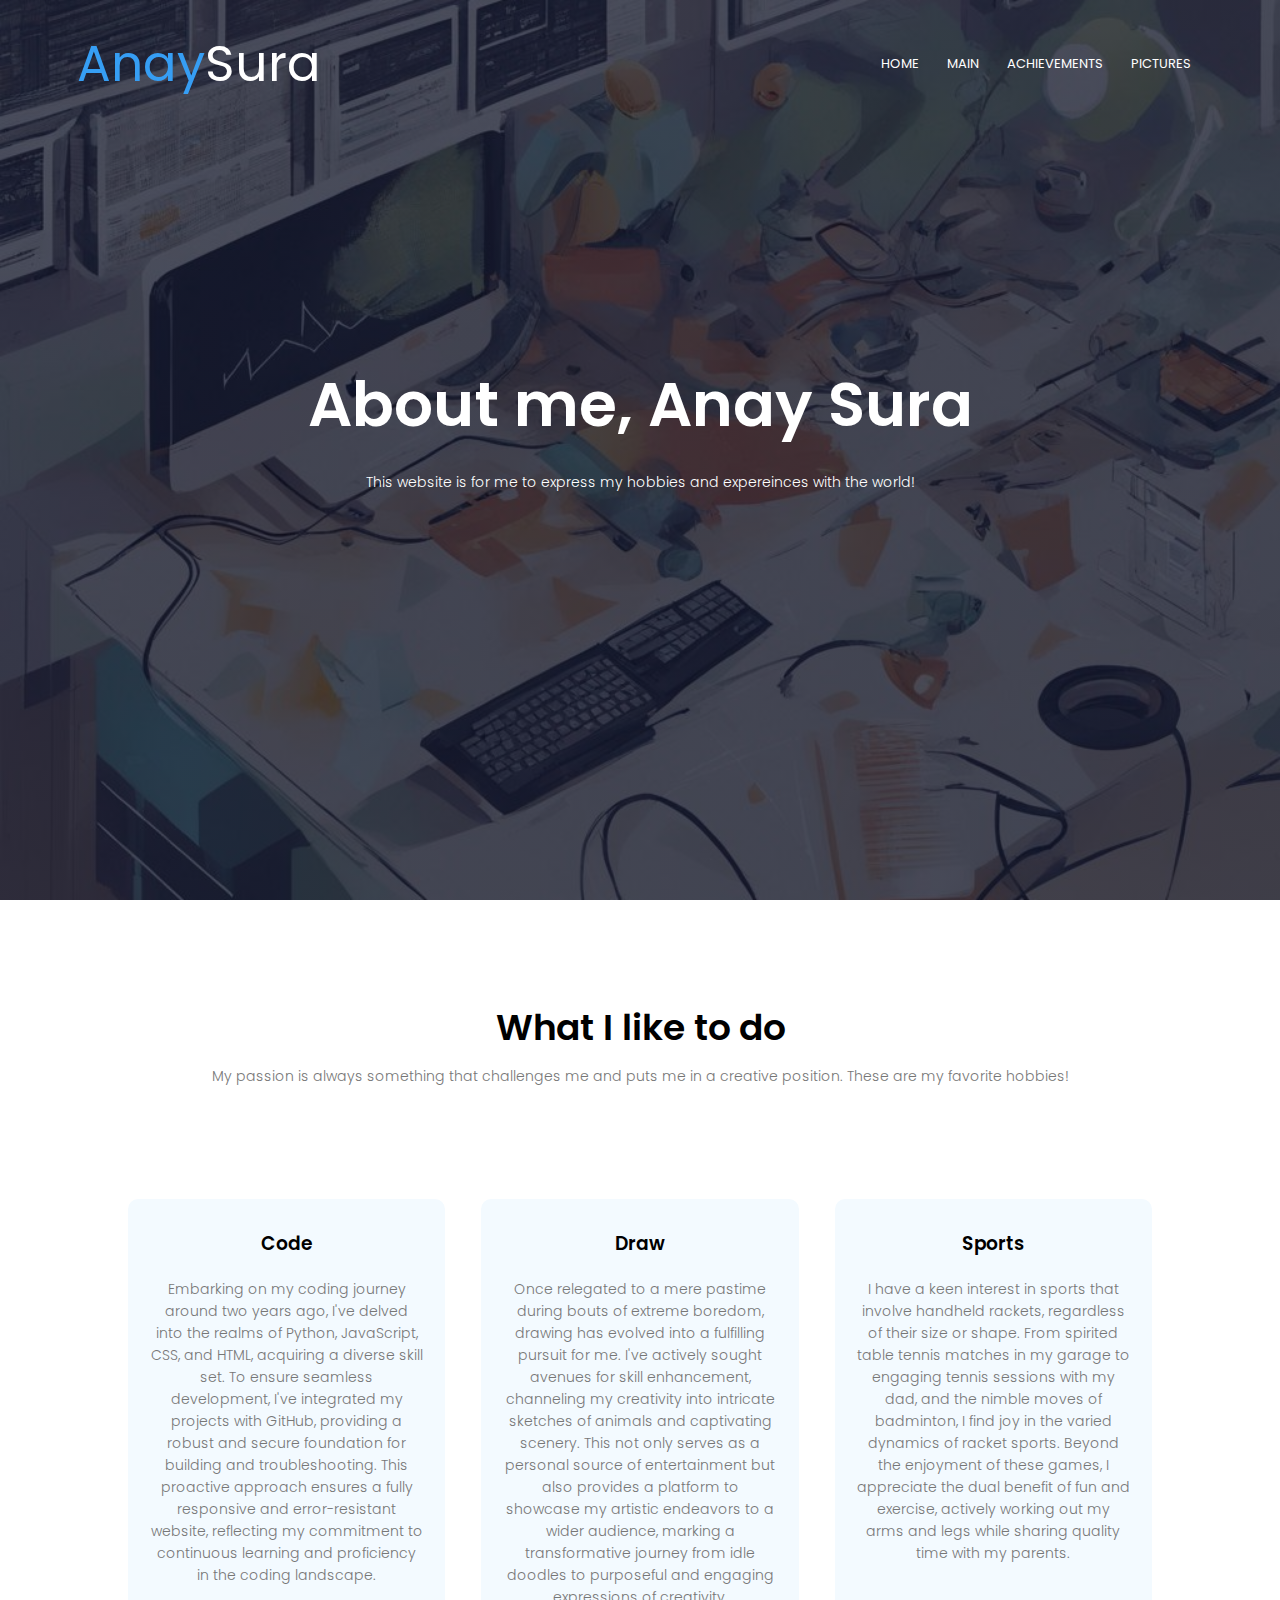
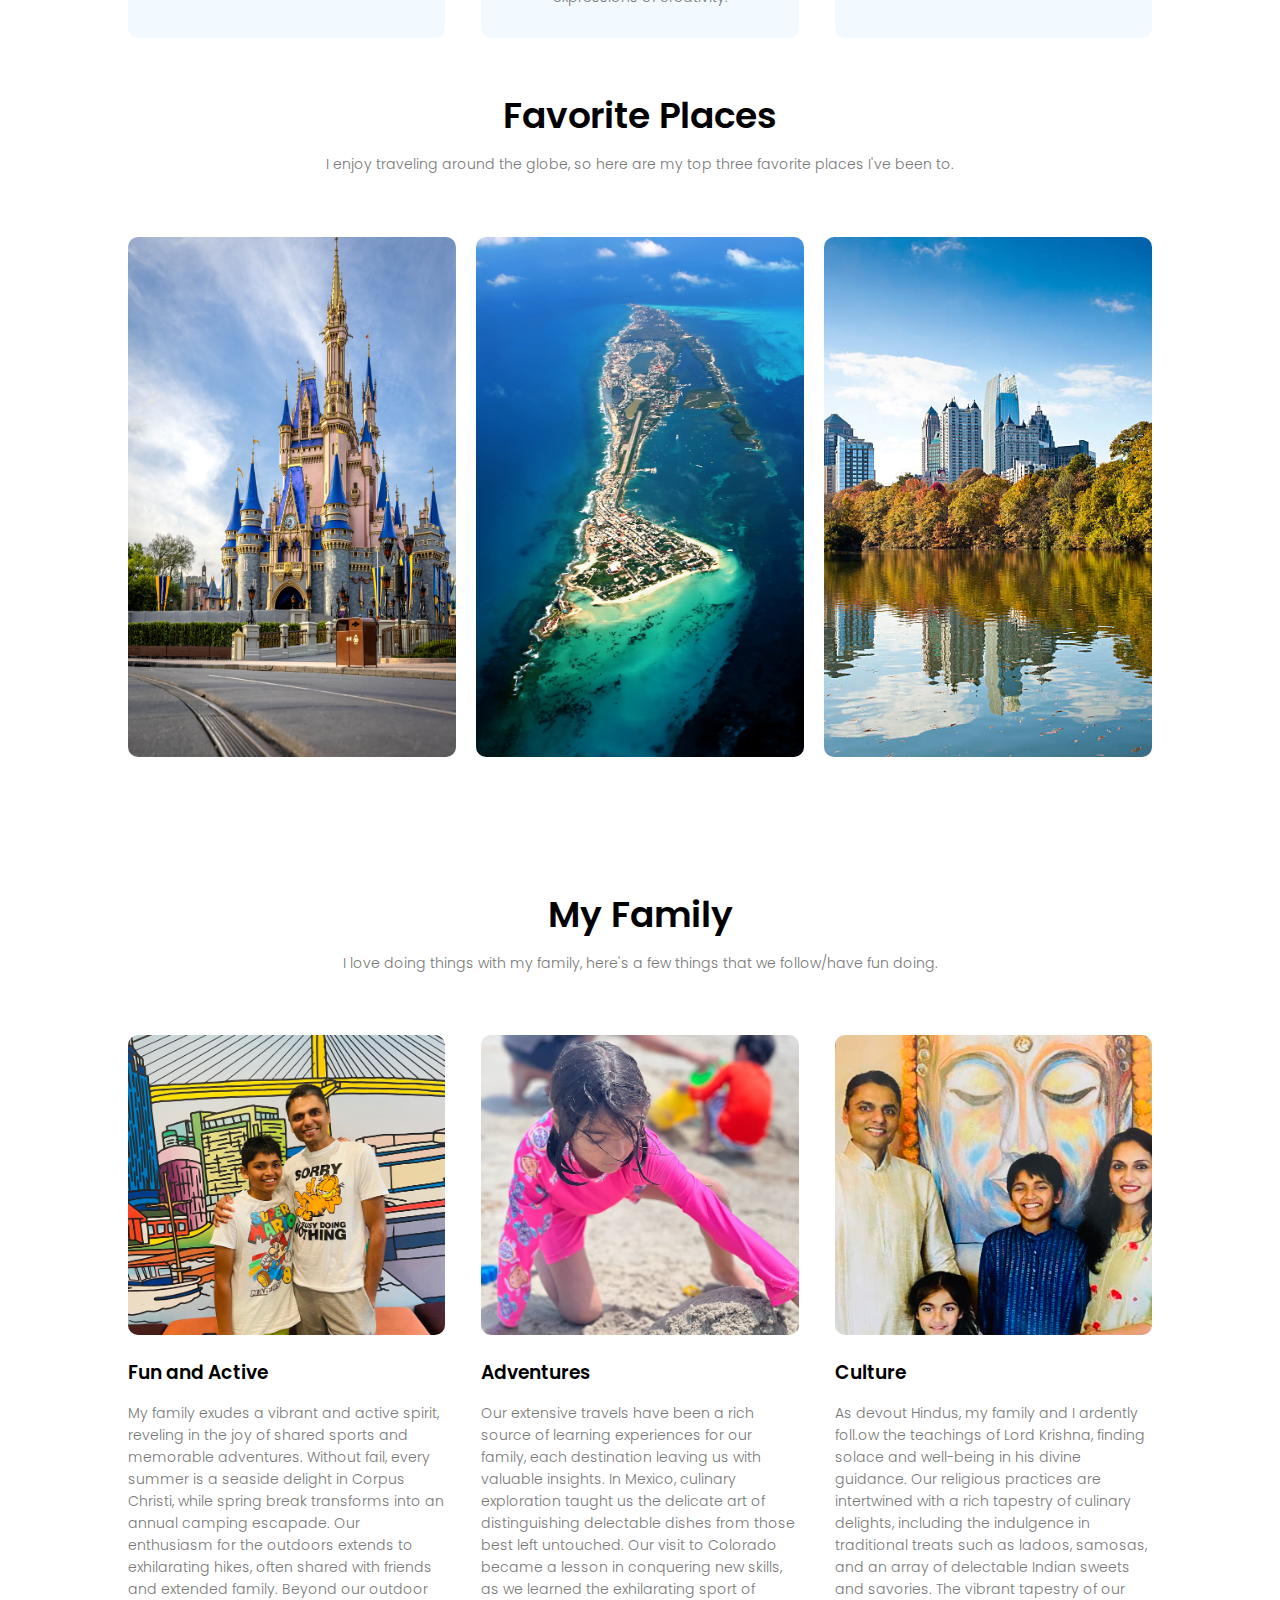
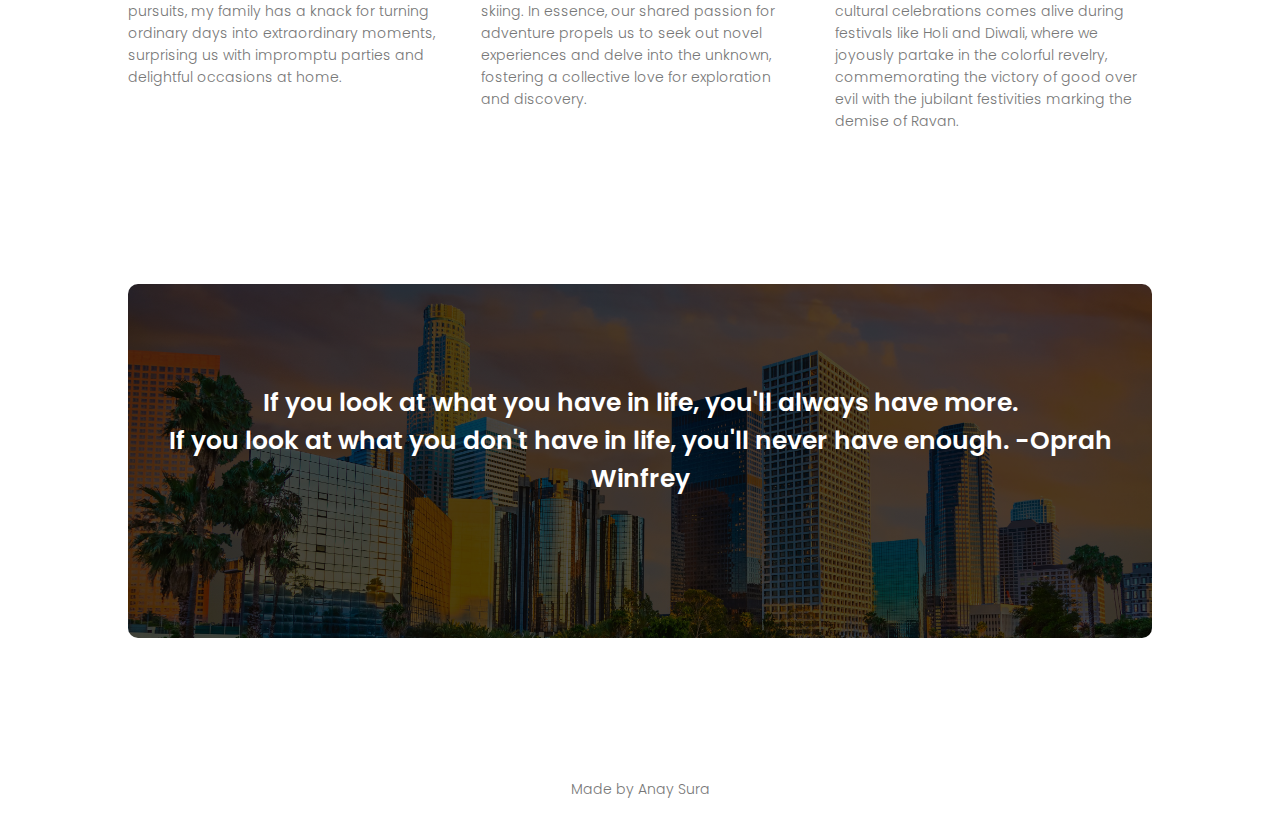
==== commit c13e6714: "cleaned up a lot" ====
--- a/index.html
+++ b/index.html
@@ -5,6 +5,8 @@
     <title>Anay Sura</title>
     <link rel="stylesheet" href="style.css">
     <link rel="stylesheet" href="https://stackpath.bootstrapcdn.com/font-awesome/4.7.0/css/font-awesome.min.css">
+    <link rel="Shortcut Icon" type="x-icon" href="Eo_circle_blue_letter-a.svg.png">
+
     <link rel="Shortcut Icon" type="image/png" href="Screenshot 2023-06-21 204223.png">
 </head>
 <body>
@@ -104,12 +106,12 @@
         </p>
     </div>
     <div class="facilities-col">
-        <img src="IMG_20230603_172601.jpg" alt="">
+        <img src="budzaisabudza.jpg" alt="">
         <h3>Adventures</h3>
         <p>Our extensive travels have been a rich source of learning experiences for our family, each destination leaving us with valuable insights. In Mexico, culinary exploration taught us the delicate art of distinguishing delectable dishes from those best left untouched. Our visit to Colorado became a lesson in conquering new skills, as we learned the exhilarating sport of skiing. In essence, our shared passion for adventure propels us to seek out novel experiences and delve into the unknown, fostering a collective love for exploration and discovery.</p>
     </div>
     <div class="facilities-col">
-        <img  class="waitwaitwait" src="Screenshot 2023-12-23 171609.png" alt="">
+        <img  class="waitwaitwait" src="Screenshot_20231231_095436.png" alt="">
         <h3>Culture</h3>
         <p>
             As devout Hindus, my family and I ardently foll.ow the teachings of Lord Krishna, finding solace and well-being in his divine guidance. Our religious practices are intertwined with a rich tapestry of culinary delights, including the indulgence in traditional treats such as ladoos, samosas, and an array of delectable Indian sweets and savories. The vibrant tapestry of our cultural celebrations comes alive during festivals like Holi and Diwali, where we joyously partake in the colorful revelry, commemorating the victory of good over evil with the jubilant festivities marking the demise of Ravan.</p>
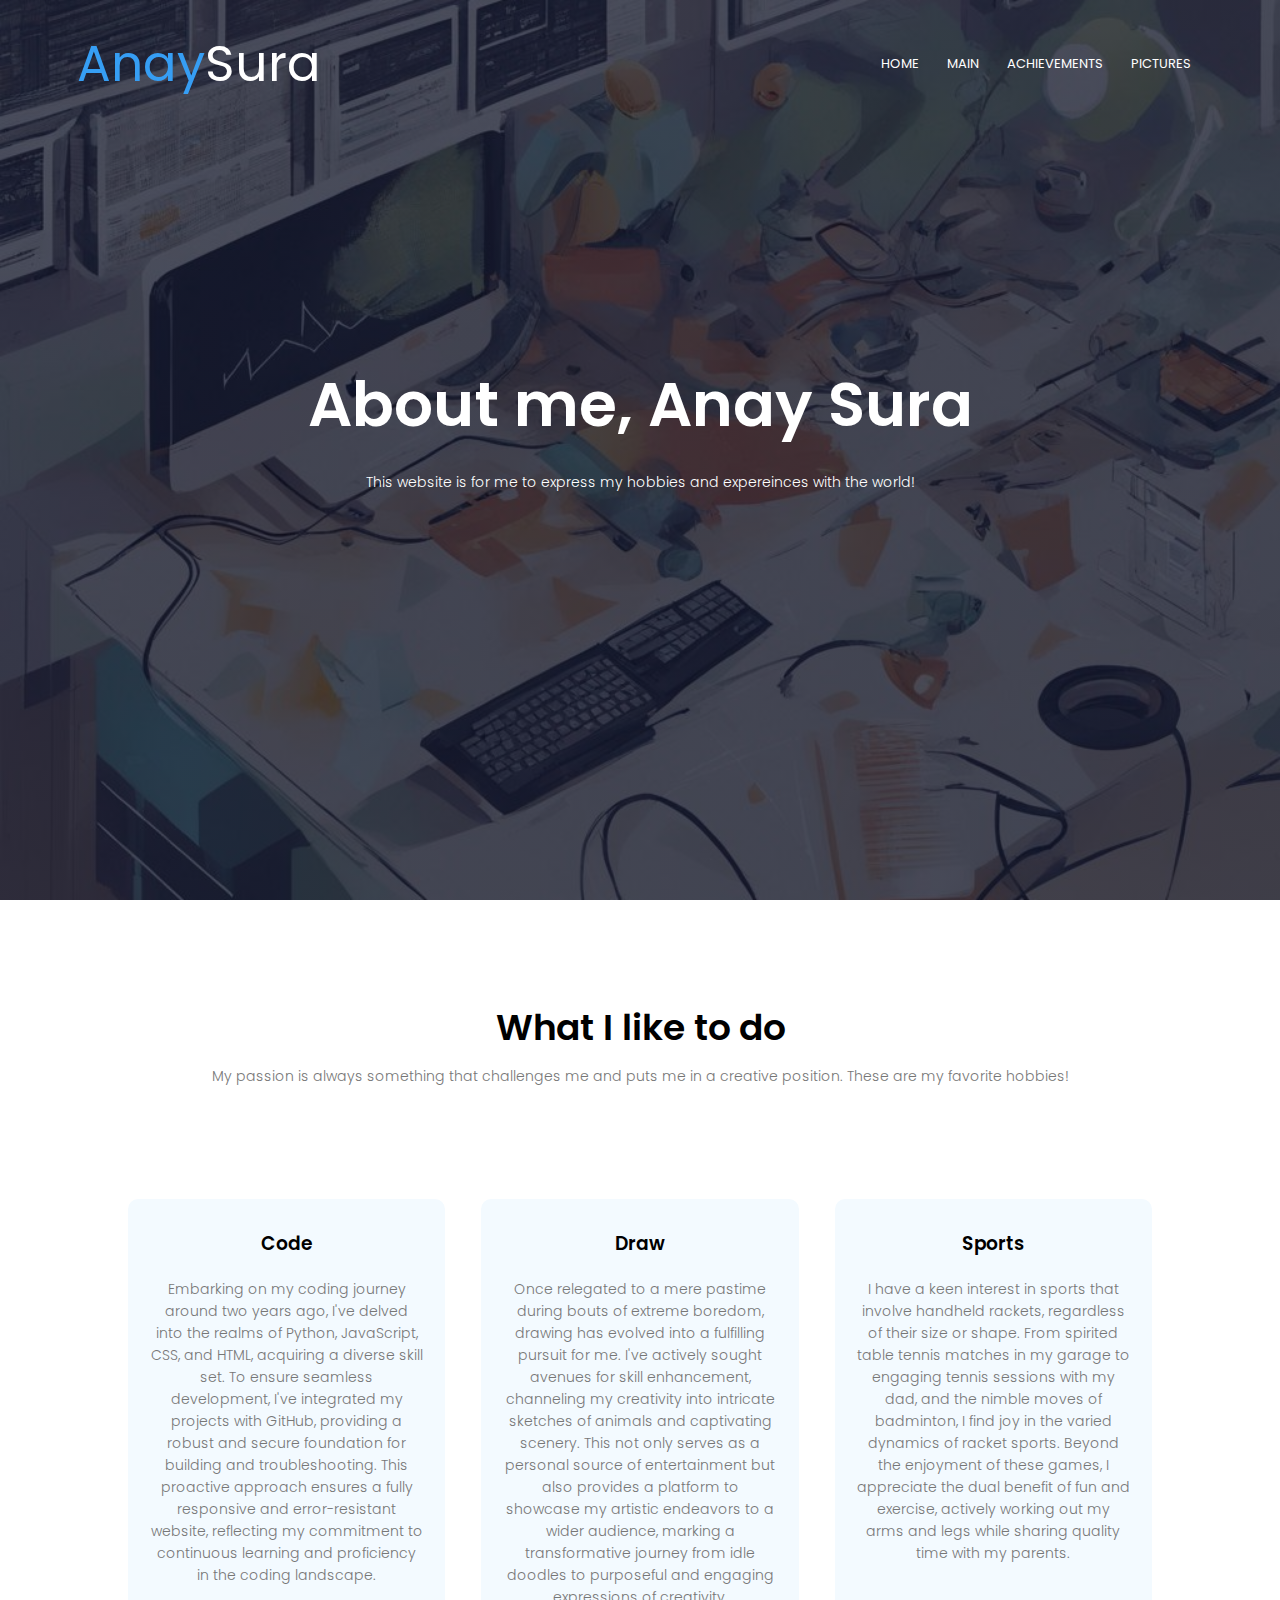
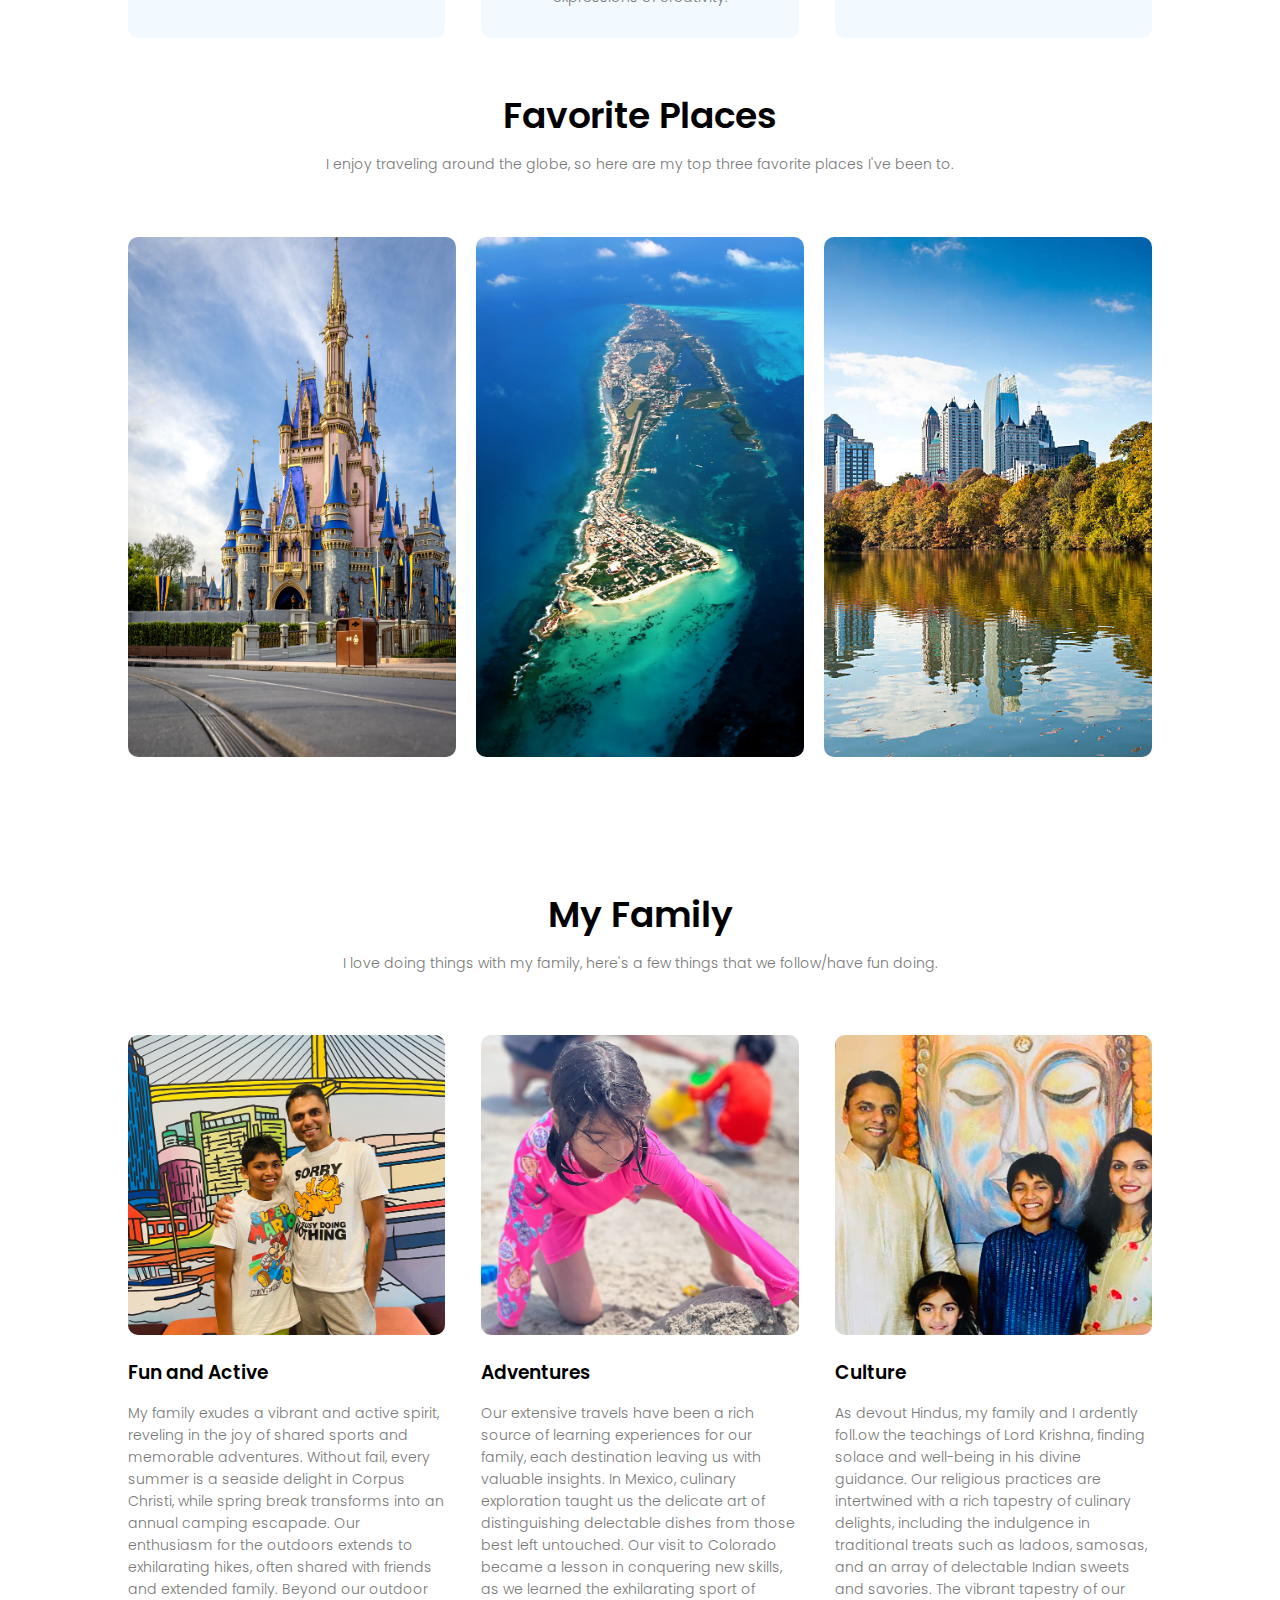
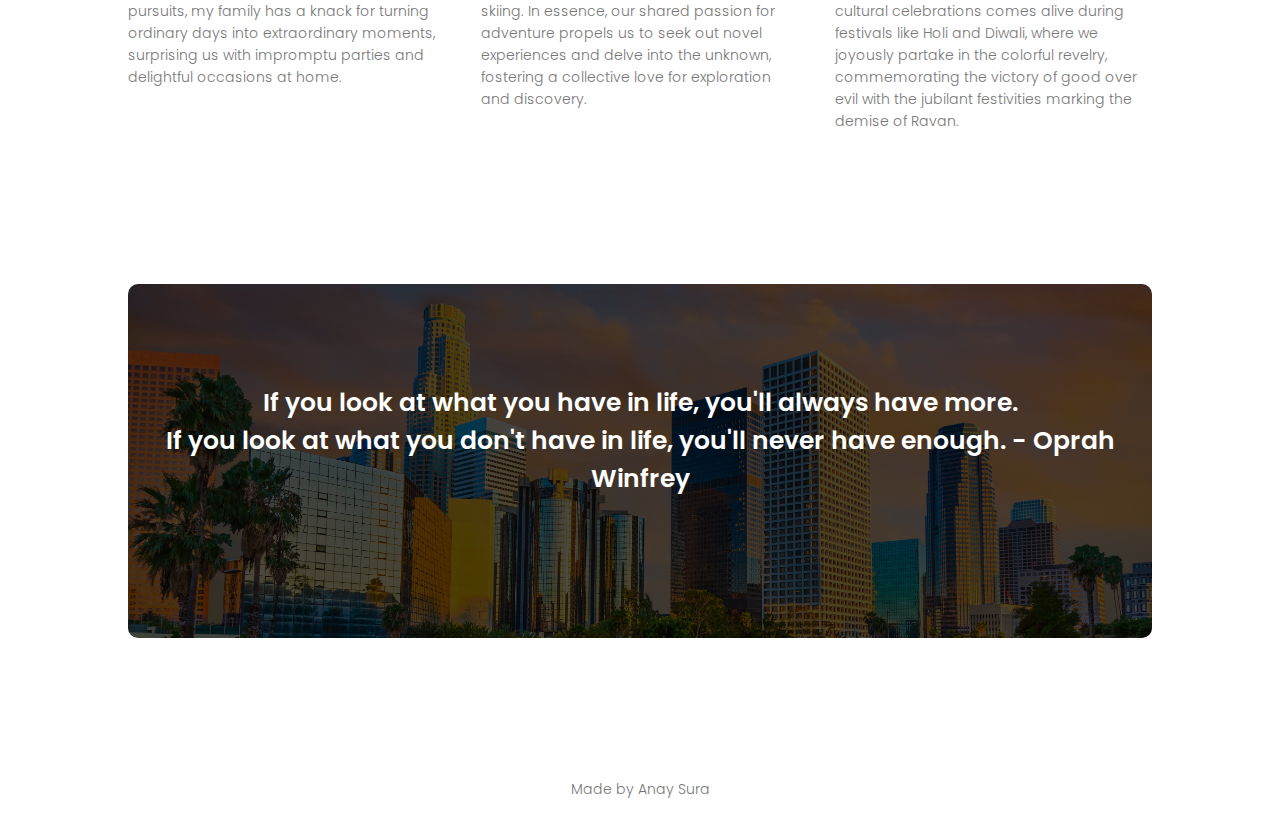
==== commit be4605ae: "Merge pull request #22 from Nipecio/dev" ====
--- a/index.html
+++ b/index.html
@@ -122,7 +122,7 @@
 
     <section class="cta">
 
-        <h1>If you look at what you have in life, you'll always have more.  <br>If you look at what you don't have in life, you'll never have enough. -Oprah Winfrey</h1>
+        <h1>If you look at what you have in life, you'll always have more.  <br>If you look at what you don't have in life, you'll never have enough. - Oprah Winfrey</h1>
     </section>
 
     <section class="footer">
